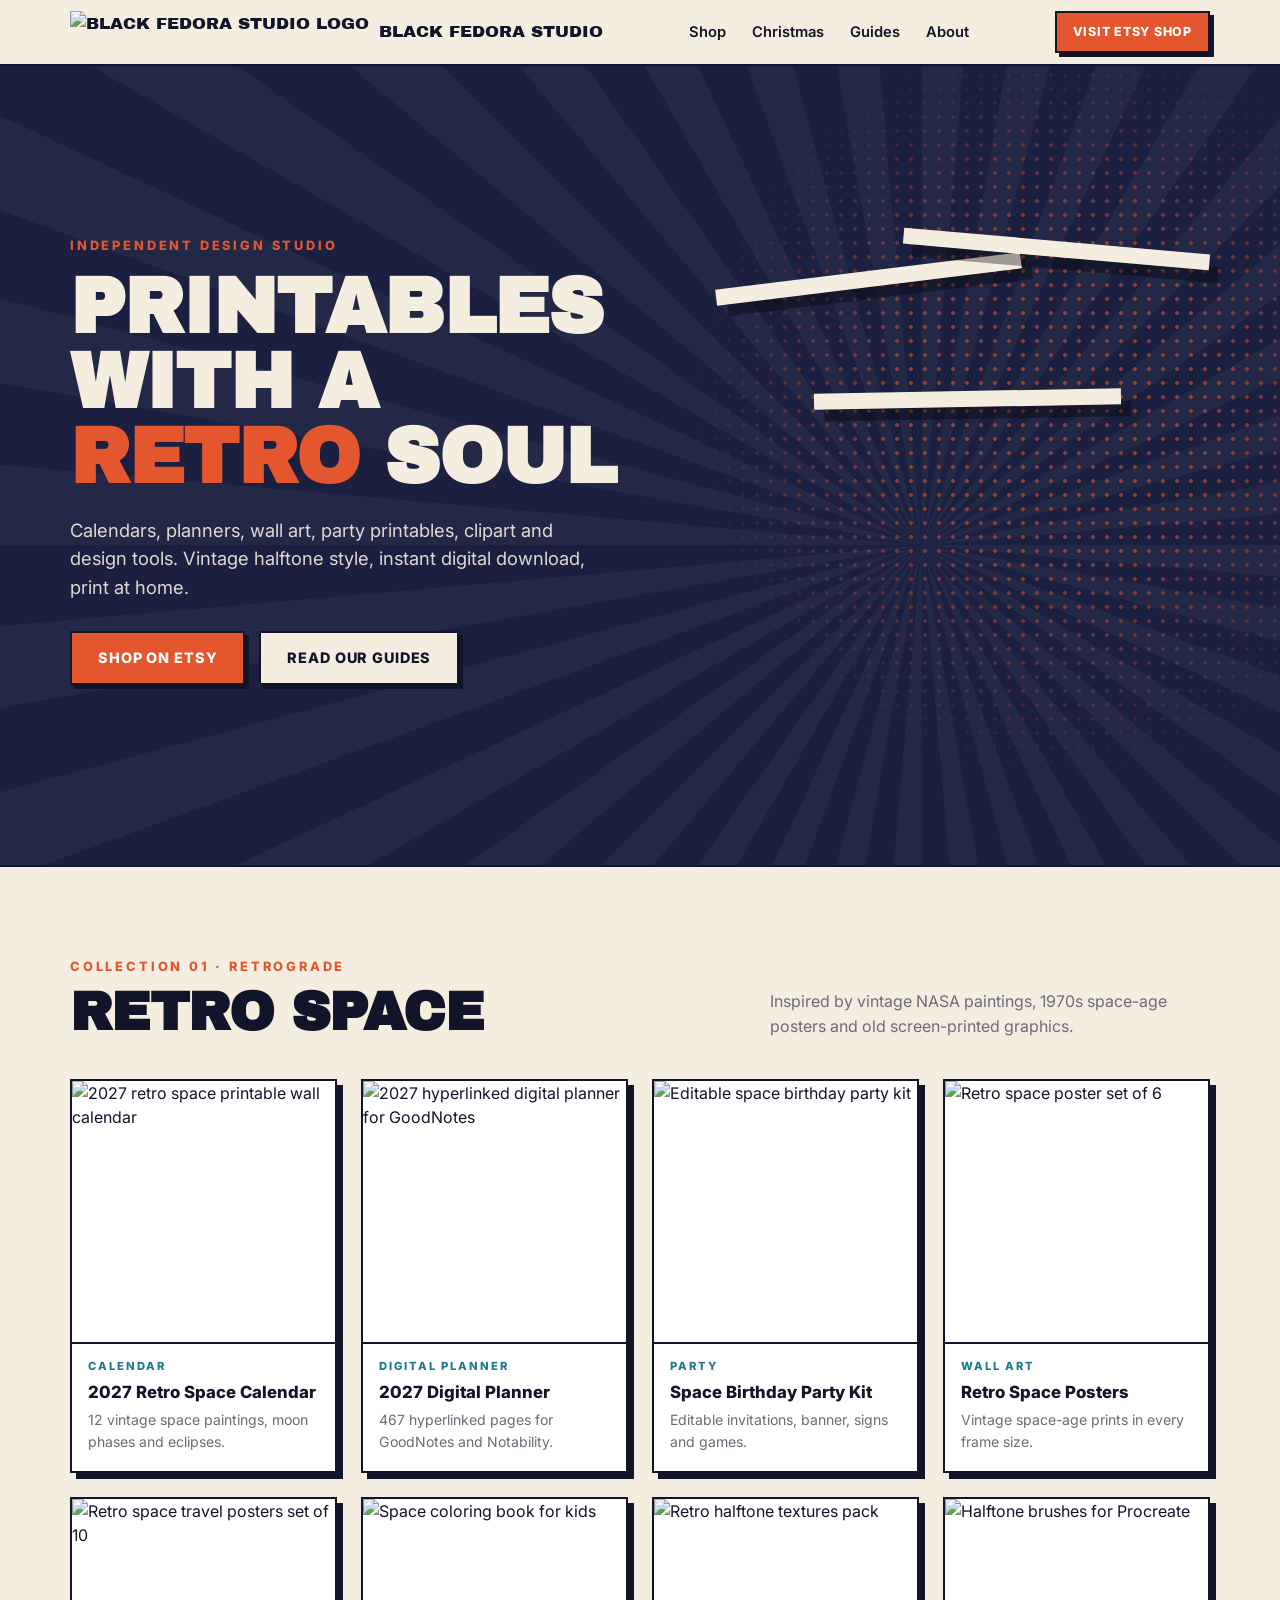
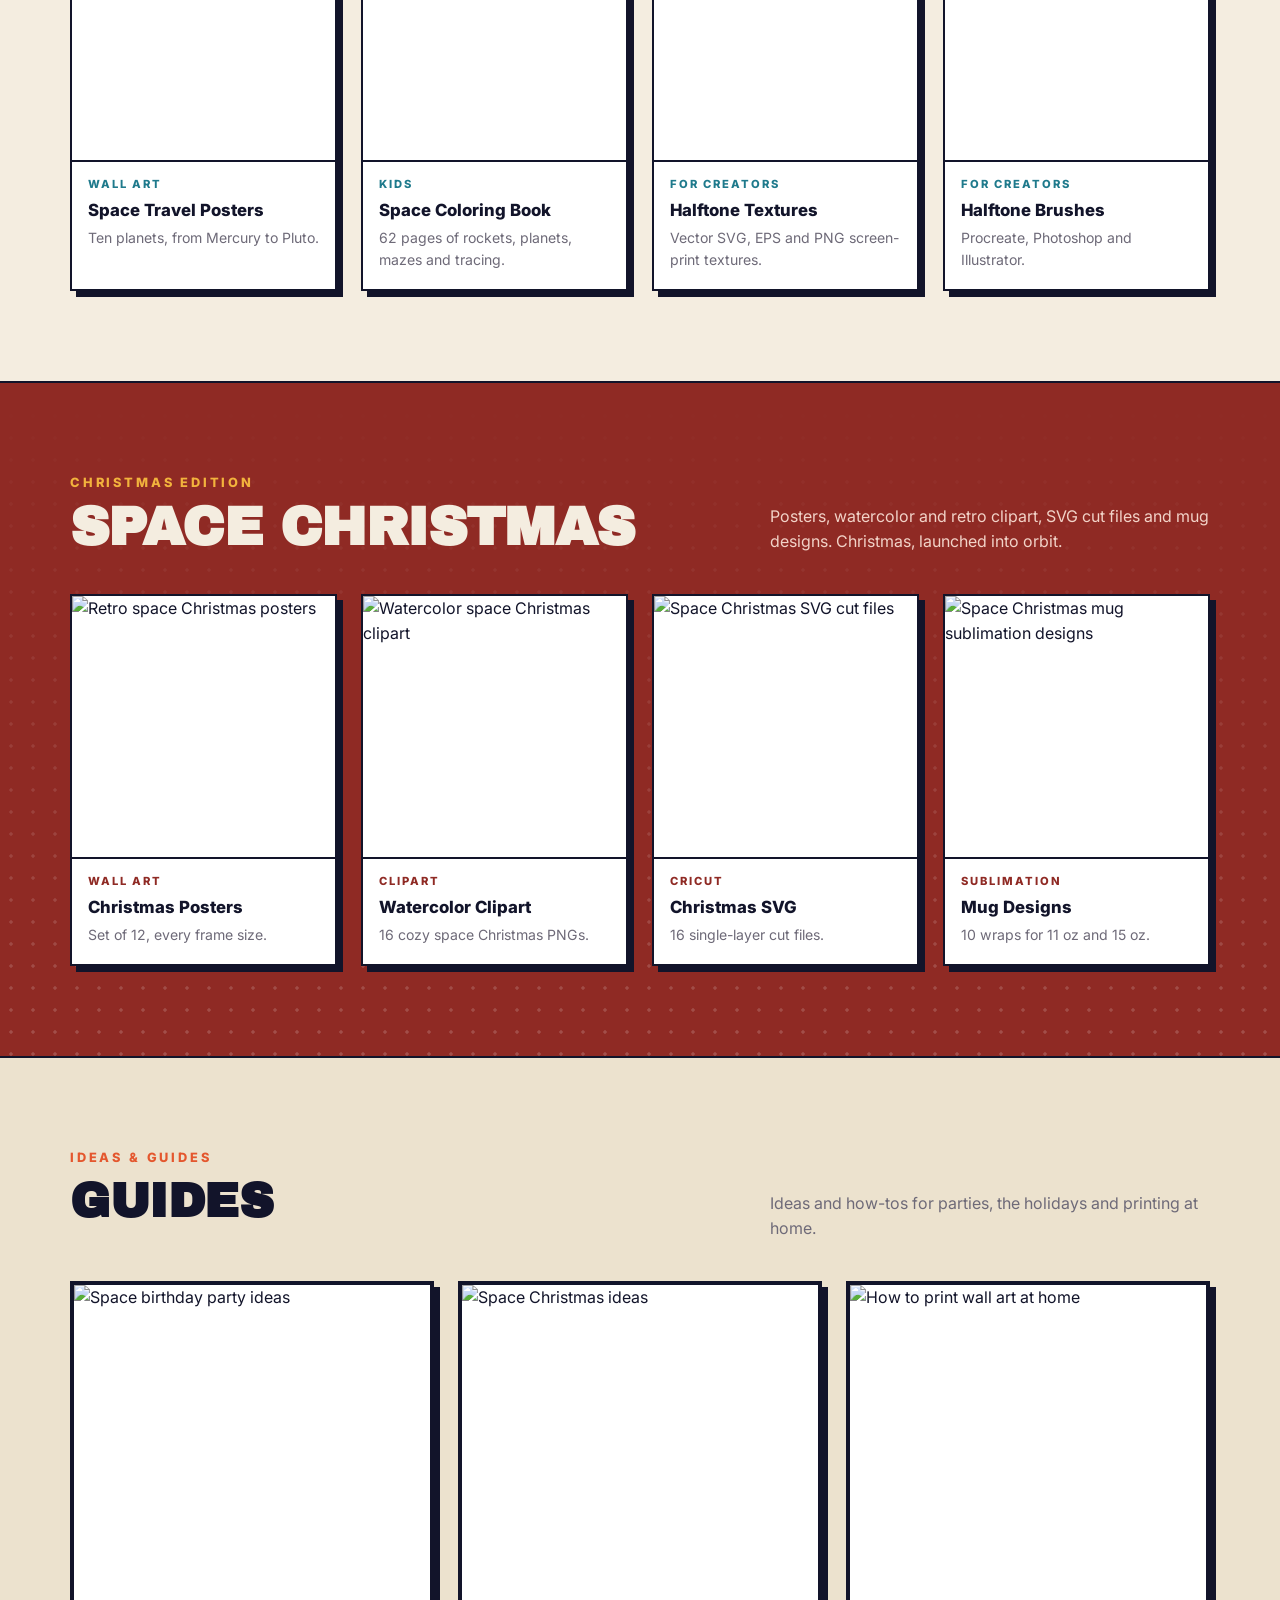
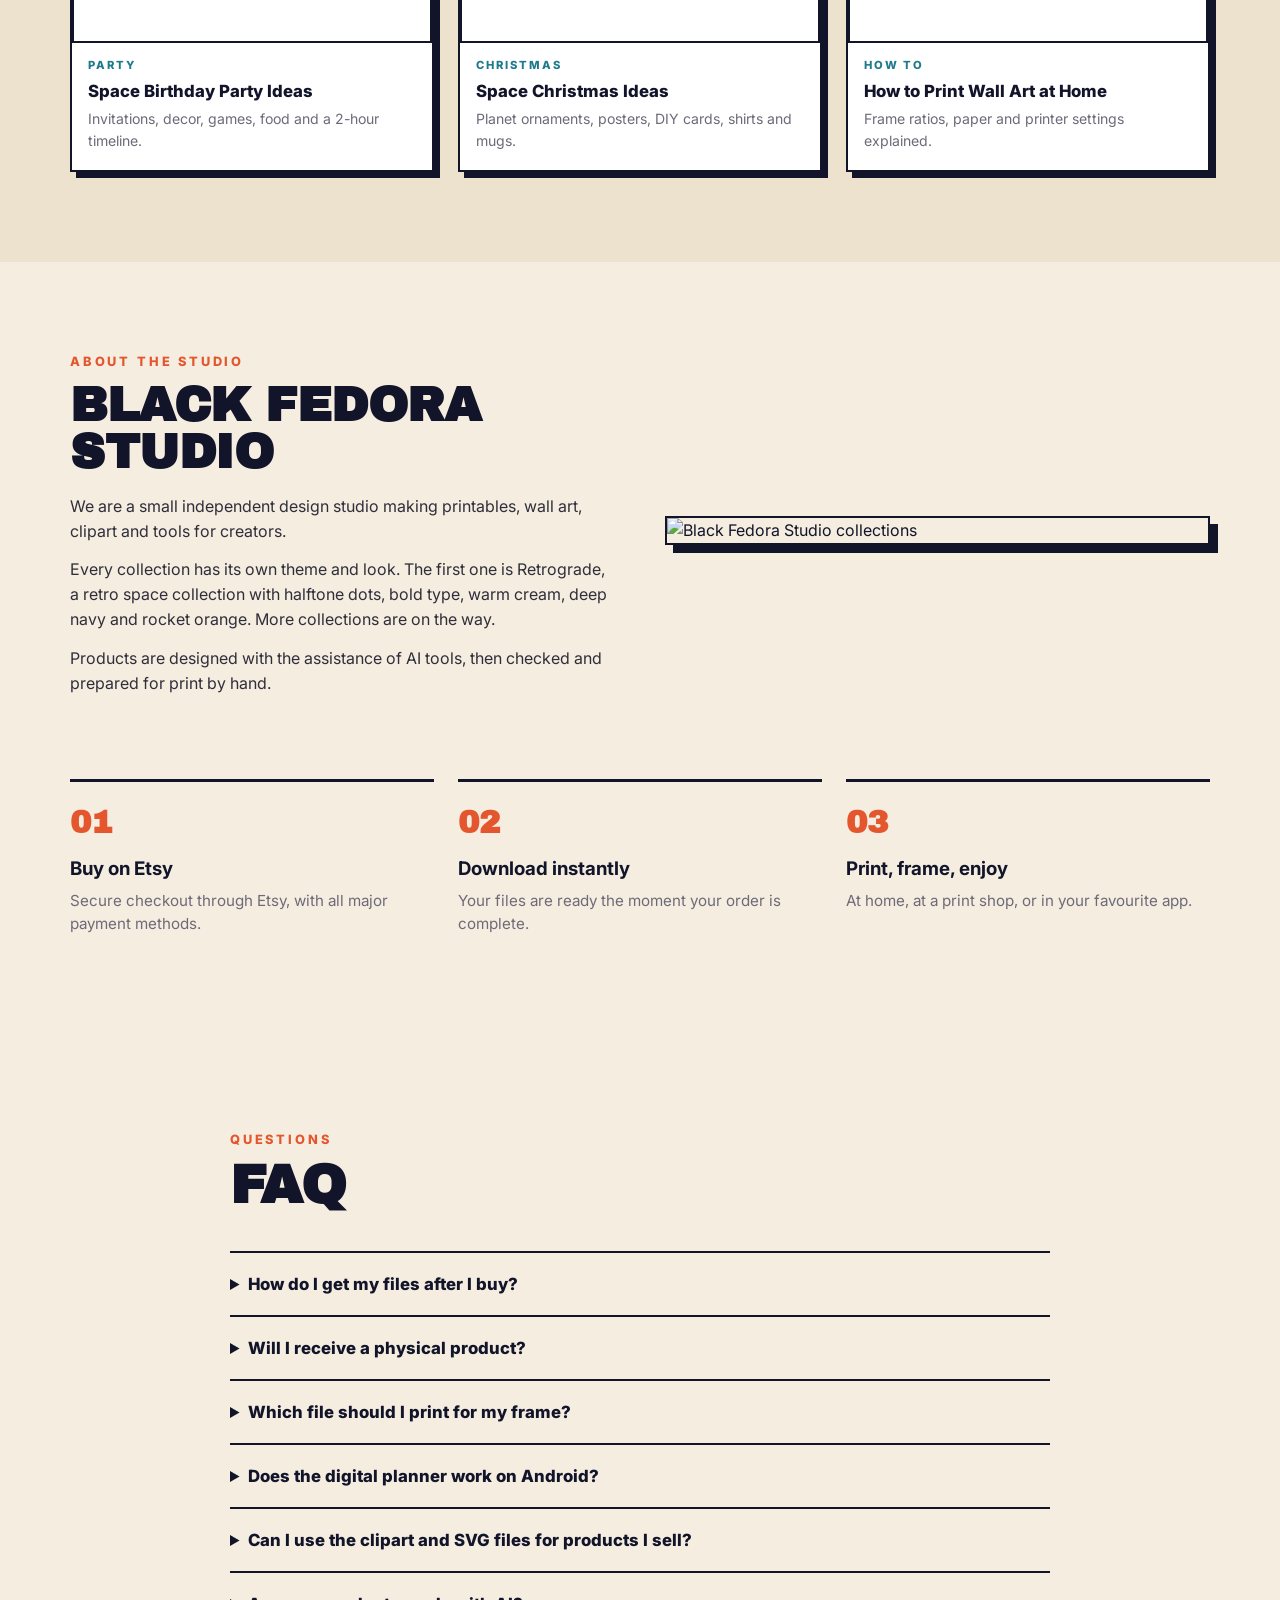
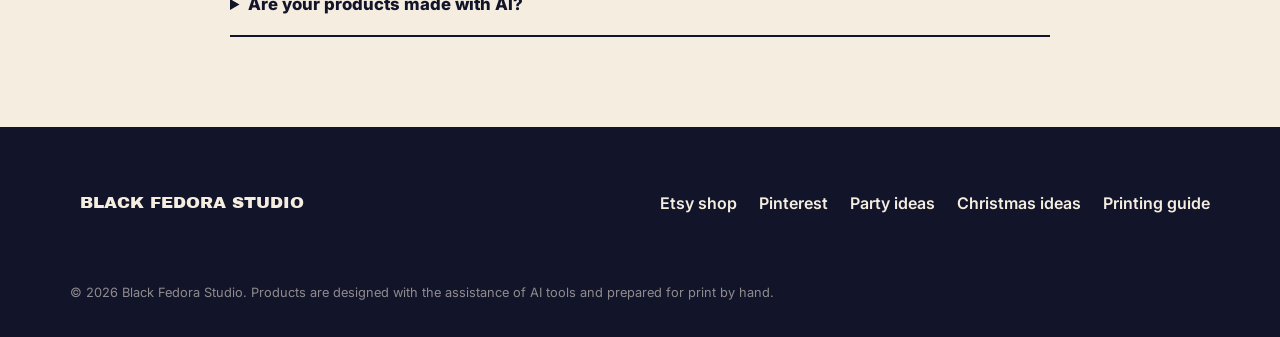
==== index.html @ 721594c5 "Add files via upload" ====
<!doctype html><html lang="en"><head><meta charset="utf-8"><meta name="viewport" content="width=device-width, initial-scale=1">
<title>Black Fedora Studio · Retro Printables, Wall Art, Planners & Design Tools</title><meta name="description" content="Retro space printables by Black Fedora Studio: 2027 calendars, digital planners, wall art, space party printables, Christmas posters, clipart, SVG cut files and halftone brushes. Instant download."><link rel="canonical" href="https://blackfedorastudio.github.io/">
<meta property="og:title" content="Black Fedora Studio · Retro Printables, Wall Art, Planners & Design Tools"><meta property="og:description" content="Retro space printables by Black Fedora Studio: 2027 calendars, digital planners, wall art, space party printables, Christmas posters, clipart, SVG cut files and halftone brushes. Instant download."><meta property="og:image" content="https://blackfedorastudio.github.io/img/og.jpg"><meta property="og:url" content="https://blackfedorastudio.github.io/"><meta property="og:type" content="website"><meta name="twitter:card" content="summary_large_image">
<link rel="icon" href="img/favicon.png"><link rel="preconnect" href="https://fonts.googleapis.com"><link rel="preconnect" href="https://fonts.gstatic.com" crossorigin><link href="https://fonts.googleapis.com/css2?family=Archivo+Black&family=Inter:wght@400;600;800&display=swap" rel="stylesheet"><link rel="stylesheet" href="style.css"><script type="application/ld+json">{"@context": "https://schema.org", "@type": "Organization", "name": "Black Fedora Studio", "url": "https://blackfedorastudio.github.io/", "logo": "https://blackfedorastudio.github.io/img/logo.png", "sameAs": ["https://www.etsy.com/shop/BlackFedoraStudio", "https://www.pinterest.com/bfedorastudio/"]}</script><script type="application/ld+json">{"@context": "https://schema.org", "@type": "WebSite", "name": "Black Fedora Studio", "url": "https://blackfedorastudio.github.io/"}</script><script type="application/ld+json">{"@context": "https://schema.org", "@type": "FAQPage", "mainEntity": [{"@type": "Question", "name": "How do I get my files after I buy?", "acceptedAnswer": {"@type": "Answer", "text": "Etsy gives you a download link right after payment. You can also find your files any time under Purchases in your Etsy account."}}, {"@type": "Question", "name": "Will I receive a physical product?", "acceptedAnswer": {"@type": "Answer", "text": "No. Every product is an instant digital download. You print it at home, at a print shop, or use it in your favourite app."}}, {"@type": "Question", "name": "Which file should I print for my frame?", "acceptedAnswer": {"@type": "Answer", "text": "Our posters come in 5 ratios (2:3, 3:4, 4:5, 11x14 and ISO A sizes). Pick the one that matches your frame. Our printing guide explains it step by step."}}, {"@type": "Question", "name": "Does the digital planner work on Android?", "acceptedAnswer": {"@type": "Answer", "text": "Yes. It is a hyperlinked PDF that works in GoodNotes and Notability on iPad, and in PDF apps like Xodo on Android tablets."}}, {"@type": "Question", "name": "Can I use the clipart and SVG files for products I sell?", "acceptedAnswer": {"@type": "Answer", "text": "Yes, our clipart, SVG and mug designs include commercial use on physical products, up to 500 sales per design. You cannot resell the digital files themselves."}}, {"@type": "Question", "name": "Are your products made with AI?", "acceptedAnswer": {"@type": "Answer", "text": "Our designs are created with the assistance of AI tools, then checked, edited and prepared for print by hand."}}]}</script></head><body>
<header class="top"><div class="wrap nav"><a class="brand" href="index.html"><img src="img/logo.png" alt="Black Fedora Studio logo">Black Fedora Studio</a>
<ul><li><a href="index.html#shop">Shop</a></li><li><a href="index.html#christmas">Christmas</a></li><li><a href="index.html#guides">Guides</a></li><li><a href="index.html#about">About</a></li></ul>
<a class="btn" href="https://www.etsy.com/shop/BlackFedoraStudio" target="_blank" rel="noopener">Visit Etsy shop</a></div></header><section class="hero">
 <div class="wrap">
  <div>
   <div class="kicker">Independent design studio</div>
   <h1 class="display">Printables with a <span>retro</span> soul</h1>
   <p>Calendars, planners, wall art, party printables, clipart and design tools. Vintage halftone style, instant digital download, print at home.</p>
   <div class="ctas">
    <a class="btn" href="https://www.etsy.com/shop/BlackFedoraStudio" target="_blank" rel="noopener">Shop on Etsy</a>
    <a class="btn ghost" href="#guides">Read our guides</a>
   </div>
  </div>
  <div class="stack" aria-hidden="true">
   <img src="img/calendar.jpg" alt="">
   <img src="img/party.jpg" alt="">
   <img src="img/posters.jpg" alt="">
  </div>
 </div>
</section>

<section id="shop">
 <div class="wrap">
  <div class="head">
   <div><div class="kicker">Collection 01 · Retrograde</div><h2 class="display">Retro space</h2></div>
   <p>Inspired by vintage NASA paintings, 1970s space-age posters and old screen-printed graphics.</p>
  </div>
  <div class="grid">
   <a class="card" href="https://www.etsy.com/shop/BlackFedoraStudio" target="_blank" rel="noopener"><img src="img/calendar.jpg" alt="2027 retro space printable wall calendar" loading="lazy"><div class="meta"><div class="tag">Calendar</div><h3>2027 Retro Space Calendar</h3><p>12 vintage space paintings, moon phases and eclipses.</p></div></a>
   <a class="card" href="https://www.etsy.com/shop/BlackFedoraStudio" target="_blank" rel="noopener"><img src="img/planner.jpg" alt="2027 hyperlinked digital planner for GoodNotes" loading="lazy"><div class="meta"><div class="tag">Digital planner</div><h3>2027 Digital Planner</h3><p>467 hyperlinked pages for GoodNotes and Notability.</p></div></a>
   <a class="card" href="https://www.etsy.com/listing/4614165206" target="_blank" rel="noopener"><img src="img/party.jpg" alt="Editable space birthday party kit" loading="lazy"><div class="meta"><div class="tag">Party</div><h3>Space Birthday Party Kit</h3><p>Editable invitations, banner, signs and games.</p></div></a>
   <a class="card" href="https://www.etsy.com/shop/BlackFedoraStudio" target="_blank" rel="noopener"><img src="img/posters.jpg" alt="Retro space poster set of 6" loading="lazy"><div class="meta"><div class="tag">Wall art</div><h3>Retro Space Posters</h3><p>Vintage space-age prints in every frame size.</p></div></a>
   <a class="card" href="https://www.etsy.com/shop/BlackFedoraStudio" target="_blank" rel="noopener"><img src="img/travel.jpg" alt="Retro space travel posters set of 10" loading="lazy"><div class="meta"><div class="tag">Wall art</div><h3>Space Travel Posters</h3><p>Ten planets, from Mercury to Pluto.</p></div></a>
   <a class="card" href="https://www.etsy.com/shop/BlackFedoraStudio" target="_blank" rel="noopener"><img src="img/coloring.jpg" alt="Space coloring book for kids" loading="lazy"><div class="meta"><div class="tag">Kids</div><h3>Space Coloring Book</h3><p>62 pages of rockets, planets, mazes and tracing.</p></div></a>
   <a class="card" href="https://www.etsy.com/shop/BlackFedoraStudio" target="_blank" rel="noopener"><img src="img/textures.jpg" alt="Retro halftone textures pack" loading="lazy"><div class="meta"><div class="tag">For creators</div><h3>Halftone Textures</h3><p>Vector SVG, EPS and PNG screen-print textures.</p></div></a>
   <a class="card" href="https://www.etsy.com/shop/BlackFedoraStudio" target="_blank" rel="noopener"><img src="img/brushes.jpg" alt="Halftone brushes for Procreate" loading="lazy"><div class="meta"><div class="tag">For creators</div><h3>Halftone Brushes</h3><p>Procreate, Photoshop and Illustrator.</p></div></a>
  </div>
 </div>
</section>

<section id="christmas" class="xmas">
 <div class="wrap">
  <div class="head">
   <div><div class="kicker">Christmas edition</div><h2 class="display">Space Christmas</h2></div>
   <p>Posters, watercolor and retro clipart, SVG cut files and mug designs. Christmas, launched into orbit.</p>
  </div>
  <div class="grid">
   <a class="card" href="https://www.etsy.com/shop/BlackFedoraStudio" target="_blank" rel="noopener"><img src="img/xmas_posters.jpg" alt="Retro space Christmas posters" loading="lazy"><div class="meta"><div class="tag">Wall art</div><h3>Christmas Posters</h3><p>Set of 12, every frame size.</p></div></a>
   <a class="card" href="https://www.etsy.com/shop/BlackFedoraStudio" target="_blank" rel="noopener"><img src="img/xmas_wc.jpg" alt="Watercolor space Christmas clipart" loading="lazy"><div class="meta"><div class="tag">Clipart</div><h3>Watercolor Clipart</h3><p>16 cozy space Christmas PNGs.</p></div></a>
   <a class="card" href="https://www.etsy.com/shop/BlackFedoraStudio" target="_blank" rel="noopener"><img src="img/xmas_svg.jpg" alt="Space Christmas SVG cut files" loading="lazy"><div class="meta"><div class="tag">Cricut</div><h3>Christmas SVG</h3><p>16 single-layer cut files.</p></div></a>
   <a class="card" href="https://www.etsy.com/shop/BlackFedoraStudio" target="_blank" rel="noopener"><img src="img/xmas_mugs.jpg" alt="Space Christmas mug sublimation designs" loading="lazy"><div class="meta"><div class="tag">Sublimation</div><h3>Mug Designs</h3><p>10 wraps for 11 oz and 15 oz.</p></div></a>
  </div>
 </div>
</section>

<section id="guides" class="free"><div class="wrap"><div class="head"><div><div class="kicker">Ideas & guides</div><h2 class="display">Guides</h2></div><p>Ideas and how-tos for parties, the holidays and printing at home.</p></div>
<div class="cards3"><a class="card" href="space-birthday-party-ideas.html"><img src="img/party.jpg" alt="Space birthday party ideas" loading="lazy"><div class="meta"><div class="tag">Party</div><h3>Space Birthday Party Ideas</h3><p>Invitations, decor, games, food and a 2-hour timeline.</p></div></a>
<a class="card" href="space-christmas-ideas.html"><img src="img/xmas_posters.jpg" alt="Space Christmas ideas" loading="lazy"><div class="meta"><div class="tag">Christmas</div><h3>Space Christmas Ideas</h3><p>Planet ornaments, posters, DIY cards, shirts and mugs.</p></div></a>
<a class="card" href="how-to-print-wall-art-at-home.html"><img src="img/posters.jpg" alt="How to print wall art at home" loading="lazy"><div class="meta"><div class="tag">How to</div><h3>How to Print Wall Art at Home</h3><p>Frame ratios, paper and printer settings explained.</p></div></a></div></div></section>
<section id="about" class="about">
 <div class="wrap">
  <div>
   <div class="kicker">About the studio</div>
   <h2 class="display">Black Fedora Studio</h2>
   <p>We are a small independent design studio making printables, wall art, clipart and tools for creators.</p>
   <p>Every collection has its own theme and look. The first one is Retrograde, a retro space collection with halftone dots, bold type, warm cream, deep navy and rocket orange. More collections are on the way.</p>
   <p>Products are designed with the assistance of AI tools, then checked and prepared for print by hand.</p>
  </div>
  <img src="img/og.jpg" alt="Black Fedora Studio collections" loading="lazy">
 </div>
 <div class="wrap" style="display:block;margin-top:70px">
  <div class="steps">
   <div class="step"><b>01</b><h3>Buy on Etsy</h3><p>Secure checkout through Etsy, with all major payment methods.</p></div>
   <div class="step"><b>02</b><h3>Download instantly</h3><p>Your files are ready the moment your order is complete.</p></div>
   <div class="step"><b>03</b><h3>Print, frame, enjoy</h3><p>At home, at a print shop, or in your favourite app.</p></div>
  </div>
 </div>
</section>

<section id="faq"><div class="wrap" style="max-width:860px"><div class="head"><div><div class="kicker">Questions</div><h2 class="display">FAQ</h2></div></div><div class="faq"><details><summary>How do I get my files after I buy?</summary><p>Etsy gives you a download link right after payment. You can also find your files any time under Purchases in your Etsy account.</p></details><details><summary>Will I receive a physical product?</summary><p>No. Every product is an instant digital download. You print it at home, at a print shop, or use it in your favourite app.</p></details><details><summary>Which file should I print for my frame?</summary><p>Our posters come in 5 ratios (2:3, 3:4, 4:5, 11x14 and ISO A sizes). Pick the one that matches your frame. Our printing guide explains it step by step.</p></details><details><summary>Does the digital planner work on Android?</summary><p>Yes. It is a hyperlinked PDF that works in GoodNotes and Notability on iPad, and in PDF apps like Xodo on Android tablets.</p></details><details><summary>Can I use the clipart and SVG files for products I sell?</summary><p>Yes, our clipart, SVG and mug designs include commercial use on physical products, up to 500 sales per design. You cannot resell the digital files themselves.</p></details><details><summary>Are your products made with AI?</summary><p>Our designs are created with the assistance of AI tools, then checked, edited and prepared for print by hand.</p></details></div></div></section><footer><div class="wrap"><a class="brand" href="index.html"><img src="img/logo.png" alt="" style="height:52px;filter:invert(1) brightness(1.1)">Black Fedora Studio</a>
<div class="links"><a href="https://www.etsy.com/shop/BlackFedoraStudio" target="_blank" rel="noopener">Etsy shop</a><a href="https://www.pinterest.com/bfedorastudio/" target="_blank" rel="noopener">Pinterest</a><a href="space-birthday-party-ideas.html">Party ideas</a><a href="space-christmas-ideas.html">Christmas ideas</a><a href="how-to-print-wall-art-at-home.html">Printing guide</a></div>
<small>© 2026 Black Fedora Studio. Products are designed with the assistance of AI tools and prepared for print by hand.</small></div></footer></body></html>
---- style.css ----
:root{--navy:#1B2040;--ink:#12142A;--cream:#F4EDE0;--paper:#ECE2CE;--orange:#E4572E;--gold:#F2B33D;--teal:#1F7A8C;--muted:#6E6A78}
*{box-sizing:border-box;margin:0;padding:0}
html{scroll-behavior:smooth}
body{font-family:Inter,system-ui,sans-serif;background:var(--cream);color:var(--ink);line-height:1.55}
a{color:inherit}
img{max-width:100%;display:block}
.wrap{max-width:1180px;margin:0 auto;padding:0 20px}
.display{font-family:'Archivo Black',Inter,sans-serif;letter-spacing:-.01em;line-height:.98;text-transform:uppercase}
.kicker{font-weight:800;font-size:.8rem;letter-spacing:.22em;text-transform:uppercase;color:var(--orange)}
/* nav */
header.top{position:sticky;top:0;z-index:20;background:rgba(244,237,224,.94);backdrop-filter:blur(6px);border-bottom:2px solid var(--ink)}
.nav{display:flex;align-items:center;justify-content:space-between;height:64px}
.brand{display:flex;align-items:center;gap:10px;text-decoration:none;font-family:'Archivo Black';font-size:1.05rem;text-transform:uppercase}
.brand img{height:42px;width:auto}
.nav ul{display:flex;gap:26px;list-style:none;font-weight:600;font-size:.92rem}
.nav ul a{text-decoration:none}
.nav ul a:hover{color:var(--orange)}
.btn{display:inline-block;background:var(--orange);color:#fff;text-decoration:none;font-weight:800;padding:14px 26px;border:2px solid var(--ink);box-shadow:4px 4px 0 var(--ink);text-transform:uppercase;letter-spacing:.06em;font-size:.9rem;transition:transform .12s,box-shadow .12s}
.btn:hover{transform:translate(2px,2px);box-shadow:2px 2px 0 var(--ink)}
.btn.ghost{background:var(--cream);color:var(--ink)}
.nav .btn{padding:9px 16px;font-size:.78rem}
/* hero */
.hero{background:var(--navy);color:var(--cream);position:relative;overflow:hidden;border-bottom:2px solid var(--ink)}
.hero:before{content:"";position:absolute;inset:0;background:repeating-conic-gradient(from 0deg at 72% 60%,rgba(255,255,255,.035) 0 5deg,transparent 5deg 10deg)}
.hero:after{content:"";position:absolute;width:760px;height:760px;right:-160px;top:-40px;border-radius:50%;background:radial-gradient(circle,rgba(228,87,46,.55) 1.6px,transparent 2.2px) 0 0/14px 14px;-webkit-mask:radial-gradient(circle,#000 30%,transparent 70%);mask:radial-gradient(circle,#000 30%,transparent 70%)}
.hero .wrap{position:relative;z-index:1;display:grid;grid-template-columns:1.1fr .9fr;gap:40px;align-items:center;padding-top:80px;padding-bottom:90px}
.hero h1{font-size:clamp(2.6rem,6vw,5rem);margin:14px 0 20px}
.hero h1 span{color:var(--orange)}
.hero p{font-size:1.15rem;max-width:520px;opacity:.9;margin-bottom:30px}
.hero .ctas{display:flex;gap:14px;flex-wrap:wrap}
.hero .stack{position:relative;height:440px}
.hero .stack img{position:absolute;width:62%;border:8px solid var(--cream);box-shadow:10px 12px 0 rgba(0,0,0,.35)}
.hero .stack img:nth-child(1){left:0;top:30px;transform:rotate(-7deg)}
.hero .stack img:nth-child(2){right:0;top:0;transform:rotate(5deg)}
.hero .stack img:nth-child(3){left:20%;top:150px;transform:rotate(-1deg)}
/* sections */
section{padding:90px 0}
.head{display:flex;justify-content:space-between;align-items:end;gap:20px;margin-bottom:40px;flex-wrap:wrap}
.head h2{font-size:clamp(2rem,4.4vw,3.4rem);margin-top:8px}
.head p{max-width:440px;color:var(--muted)}
.grid{display:grid;grid-template-columns:repeat(4,1fr);gap:24px}
.card{background:#fff;border:2px solid var(--ink);box-shadow:6px 6px 0 var(--ink);text-decoration:none;display:flex;flex-direction:column;transition:transform .15s,box-shadow .15s}
.card:hover{transform:translate(-2px,-2px);box-shadow:8px 8px 0 var(--ink)}
.card img{aspect-ratio:1;object-fit:cover;border-bottom:2px solid var(--ink)}
.card .meta{padding:14px 16px 18px}
.card .tag{font-size:.7rem;font-weight:800;letter-spacing:.18em;text-transform:uppercase;color:var(--teal)}
.card h3{font-size:1.05rem;margin:4px 0 4px;font-weight:800}
.card p{font-size:.88rem;color:var(--muted)}
.xmas{background:#8F2A24;color:var(--cream);border-top:2px solid var(--ink);border-bottom:2px solid var(--ink);position:relative;overflow:hidden}
.xmas:before{content:"";position:absolute;inset:0;background:radial-gradient(circle,rgba(255,255,255,.18) 1.4px,transparent 2px) 0 0/22px 22px;-webkit-mask:linear-gradient(transparent,#000);mask:linear-gradient(transparent,#000)}
.xmas .wrap{position:relative}
.xmas .kicker{color:var(--gold)}
.xmas .head p{color:#F2D3C8}
.xmas .card{color:var(--ink)}
.xmas .card .tag{color:#8F2A24}
/* freebie */
.free{background:var(--paper)}
.free .box{display:grid;grid-template-columns:.9fr 1.1fr;gap:50px;align-items:center;background:var(--cream);border:2px solid var(--ink);box-shadow:8px 8px 0 var(--ink);padding:44px}
.free h2{font-size:clamp(2rem,4vw,3rem);margin:10px 0 16px}
.free ul{margin:18px 0 26px 18px}
.free li{margin:4px 0}
.free .ctas{display:flex;gap:12px;flex-wrap:wrap}
.free img{border:2px solid var(--ink)}
/* about */
.about .wrap{display:grid;grid-template-columns:1fr 1fr;gap:50px;align-items:center}
.about h2{font-size:clamp(2rem,4vw,3rem);margin:10px 0 18px}
.about p{margin-bottom:14px;color:#2F2E3A}
.about img{border:2px solid var(--ink);box-shadow:8px 8px 0 var(--ink)}
.steps{display:grid;grid-template-columns:repeat(3,1fr);gap:24px;margin-top:10px}
.step{border-top:3px solid var(--ink);padding-top:16px}
.step b{font-family:'Archivo Black',Inter,sans-serif;font-size:2rem;color:var(--orange)}
.step h3{margin:6px 0}
.step p{color:var(--muted);font-size:.95rem}
footer{background:var(--ink);color:var(--cream);padding:50px 0 34px}
footer .wrap{display:flex;justify-content:space-between;gap:30px;flex-wrap:wrap;align-items:center}
footer .links{display:flex;gap:22px;font-weight:600}
footer .links a{text-decoration:none}
footer .links a:hover{color:var(--gold)}
footer small{display:block;width:100%;opacity:.55;margin-top:24px;font-size:.8rem}
@media (max-width:900px){
 .hero .wrap,.free .box,.about .wrap{grid-template-columns:1fr}
 .hero .stack{height:340px}
 .grid{grid-template-columns:repeat(2,1fr)}
 .nav ul{display:none}
 .steps{grid-template-columns:1fr}
 .free .box{padding:26px}
}
@media (max-width:480px){.grid{gap:14px}.card .meta{padding:10px 12px 14px}.card h3{font-size:.95rem}}

.article{max-width:760px;margin:0 auto;padding:60px 20px 80px}
.article h1{font-size:clamp(2.2rem,5vw,3.6rem);margin:12px 0 18px}
.article .lead{font-size:1.2rem;color:#3a3846;margin-bottom:30px}
.article h2{font-family:'Archivo Black',Inter,sans-serif;text-transform:uppercase;font-size:1.5rem;margin:44px 0 12px}
.article h3{font-size:1.15rem;margin:26px 0 6px}
.article p,.article li{font-size:1.05rem;color:#2F2E3A}
.article p{margin-bottom:14px}
.article ul,.article ol{margin:6px 0 16px 22px}
.article li{margin:6px 0}
.article figure{margin:30px 0}
.article figure img{border:2px solid var(--ink);box-shadow:6px 6px 0 var(--ink)}
.article figcaption{font-size:.85rem;color:var(--muted);margin-top:12px}
.callout{background:var(--navy);color:var(--cream);padding:26px 28px;border:2px solid var(--ink);box-shadow:6px 6px 0 var(--orange);margin:36px 0}
.callout p{color:var(--cream)!important;margin:6px 0 16px}
.crumbs{font-size:.85rem;color:var(--muted)}
.crumbs a{text-decoration:none}
.faq details{border-top:2px solid var(--ink);padding:18px 0}
.faq details:last-child{border-bottom:2px solid var(--ink)}
.faq summary{font-weight:800;cursor:pointer;font-size:1.05rem}
.faq p{margin-top:10px;color:#3a3846}
.cards3{display:grid;grid-template-columns:repeat(3,1fr);gap:24px}
@media (max-width:900px){.cards3{grid-template-columns:1fr}}
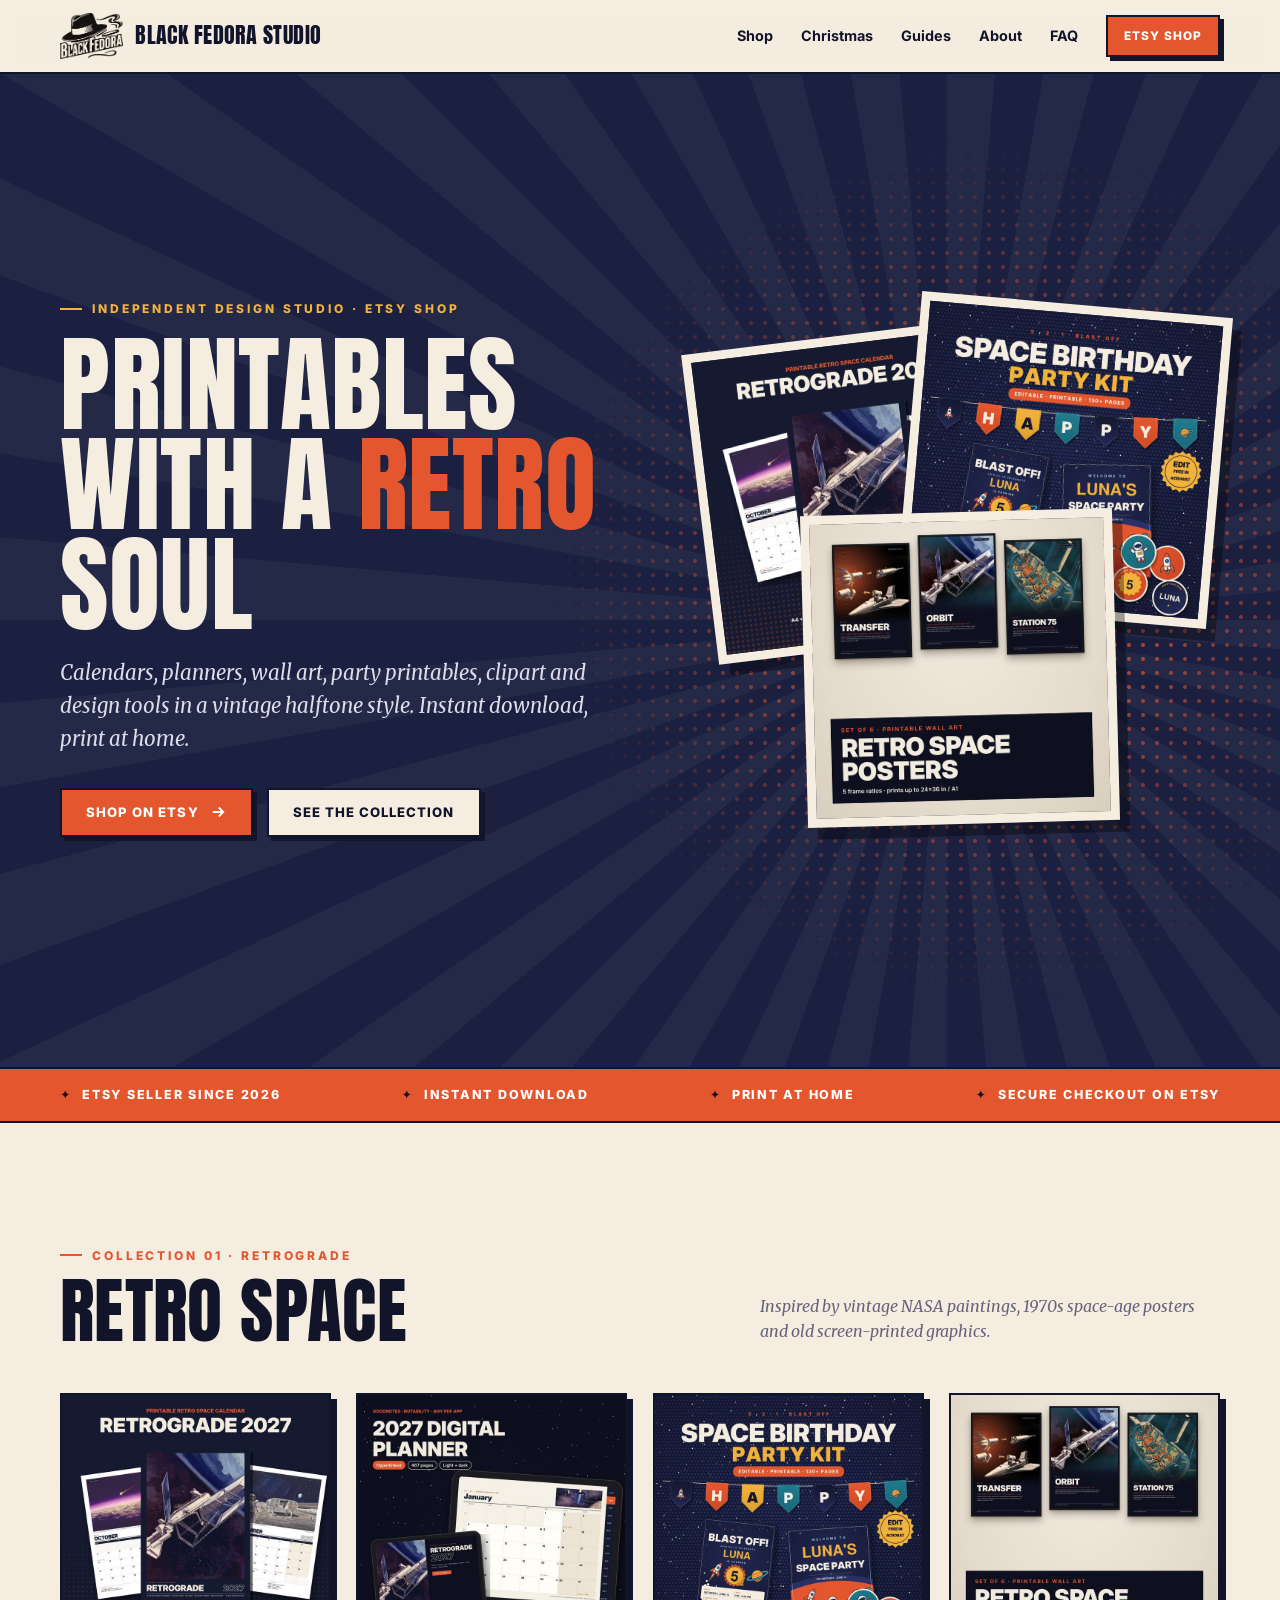
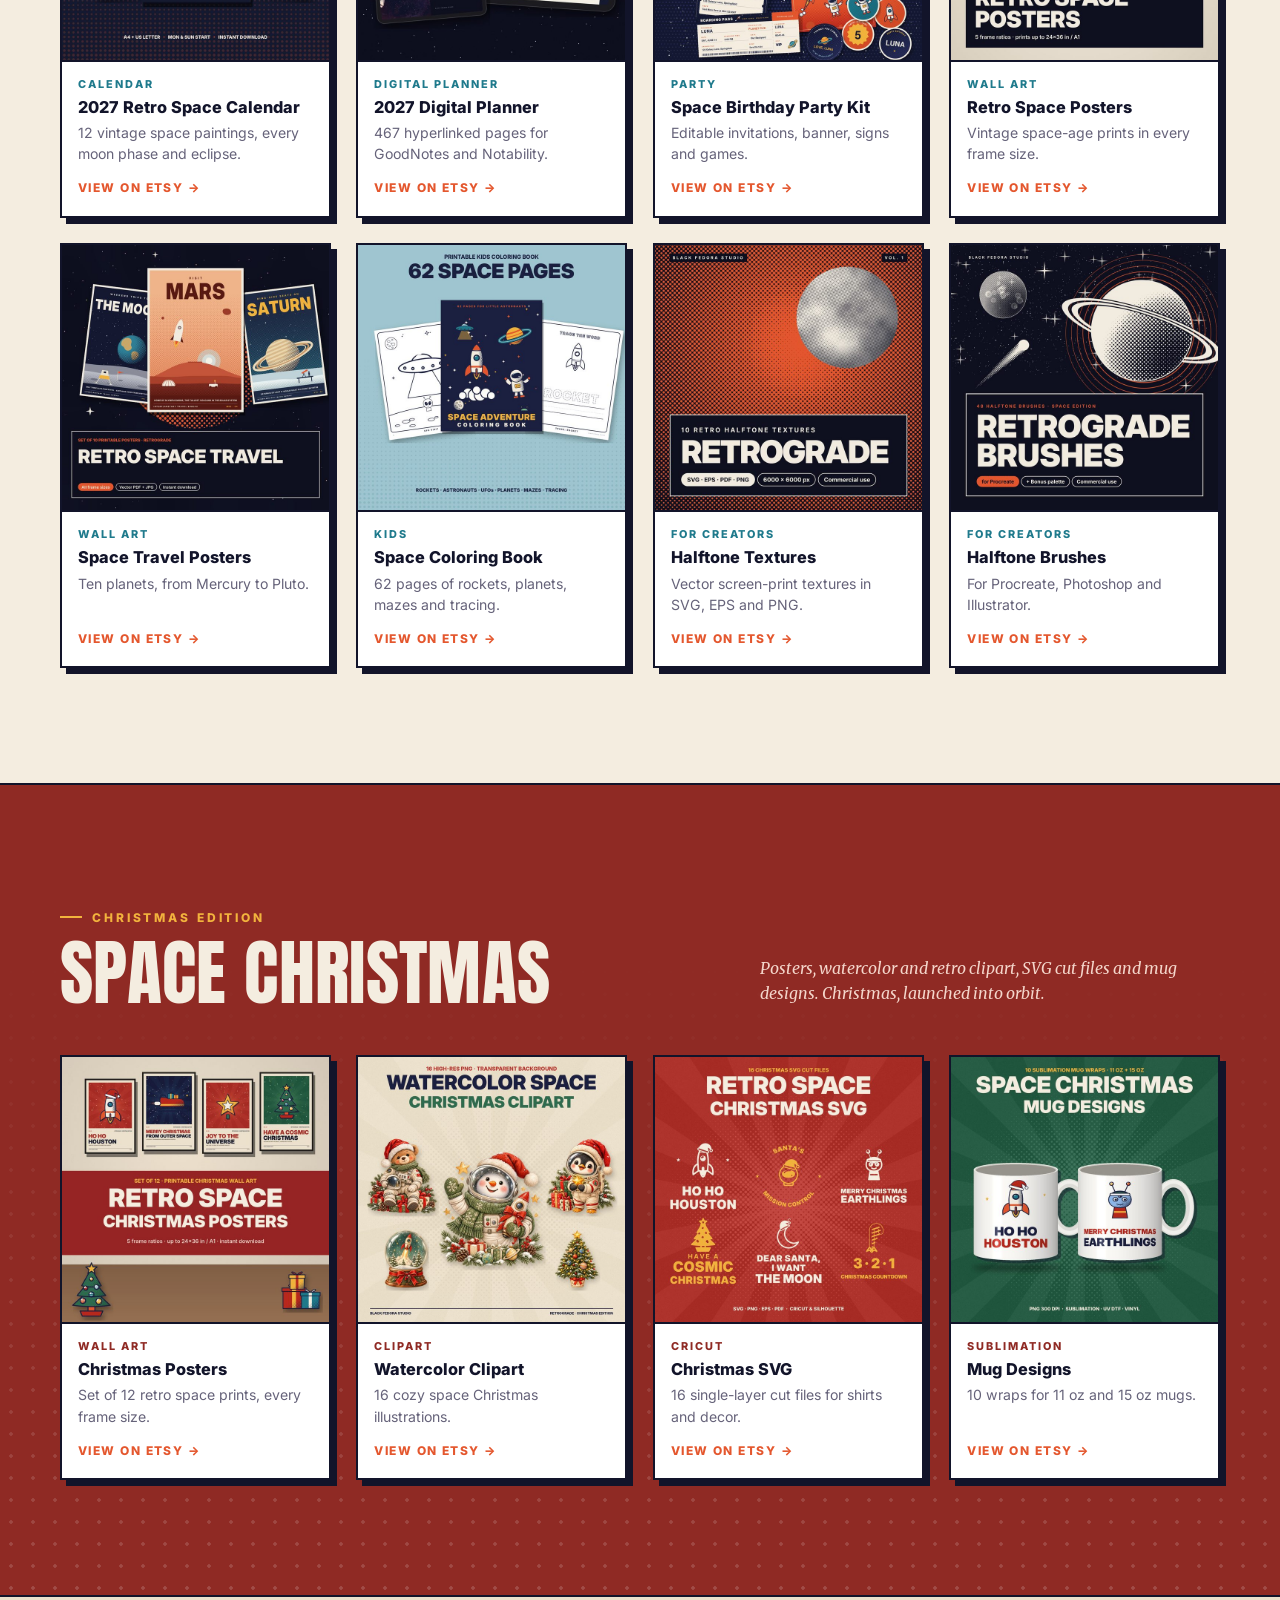
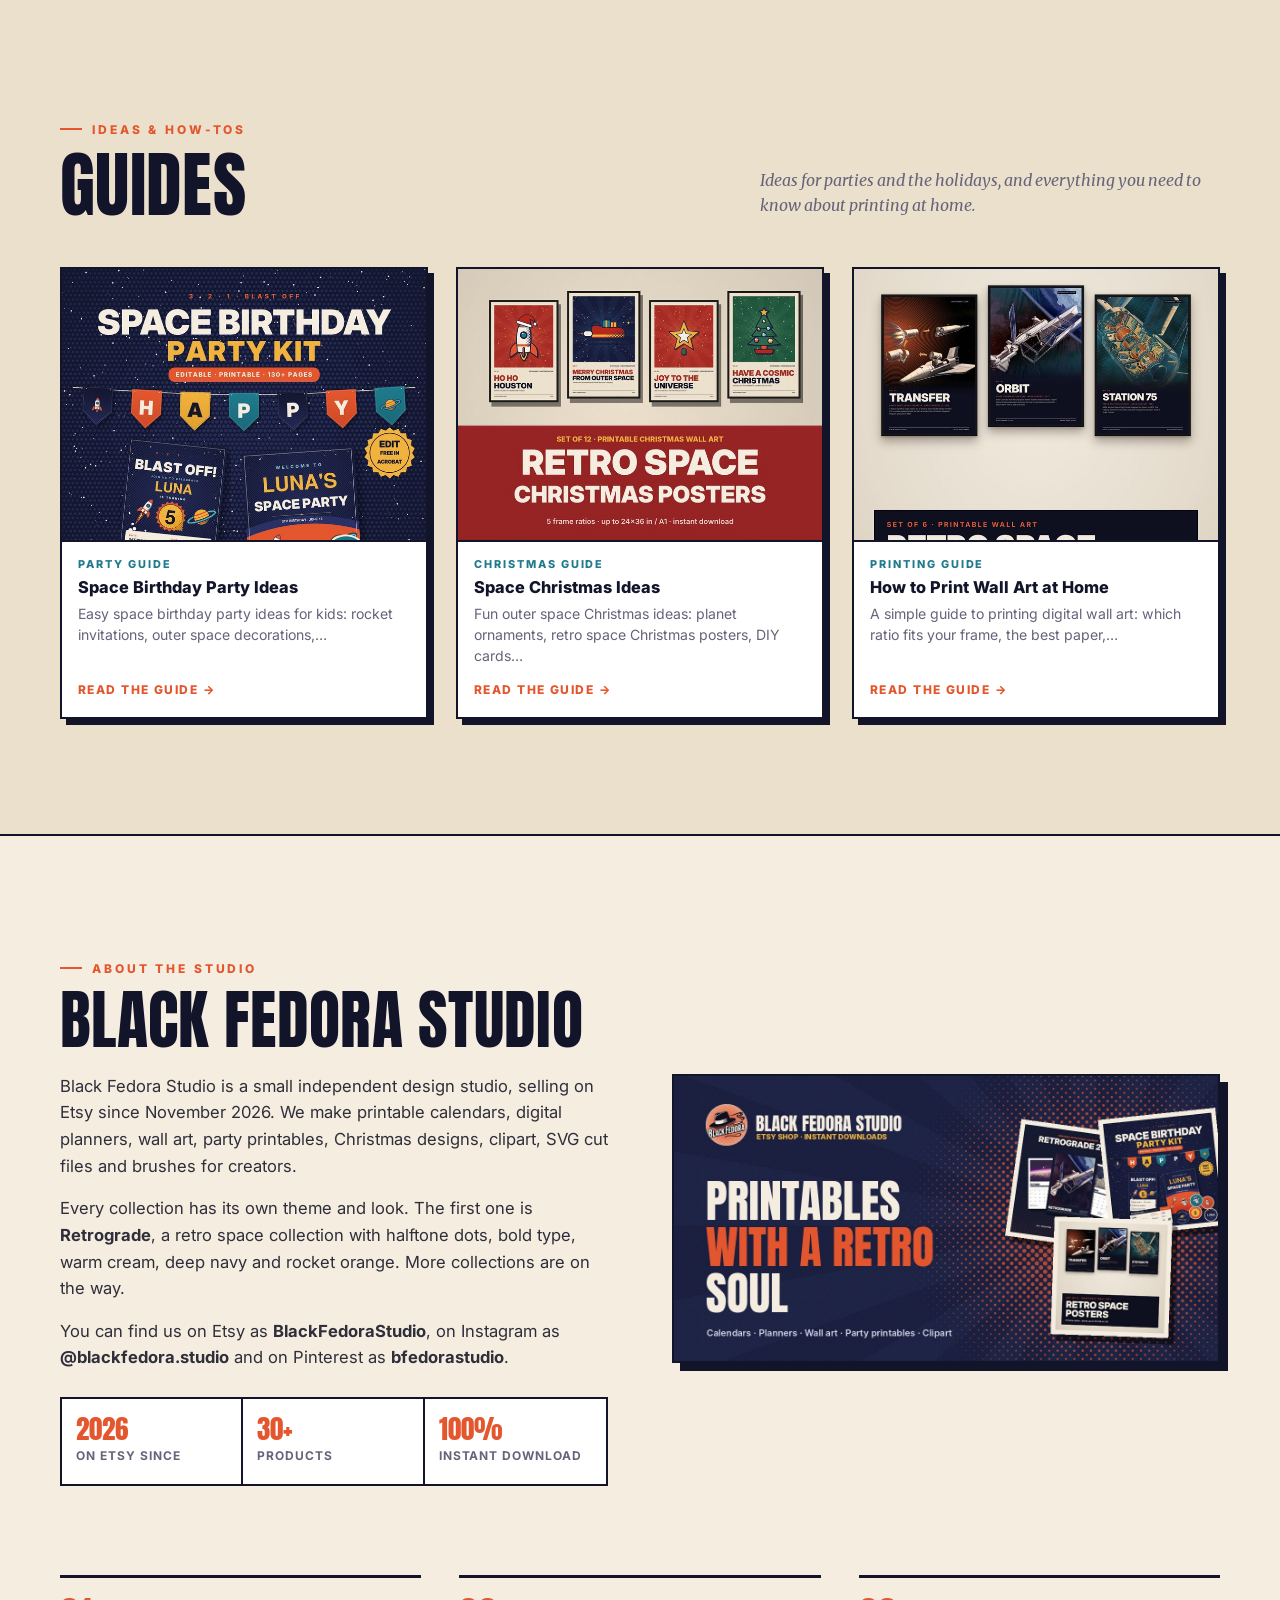
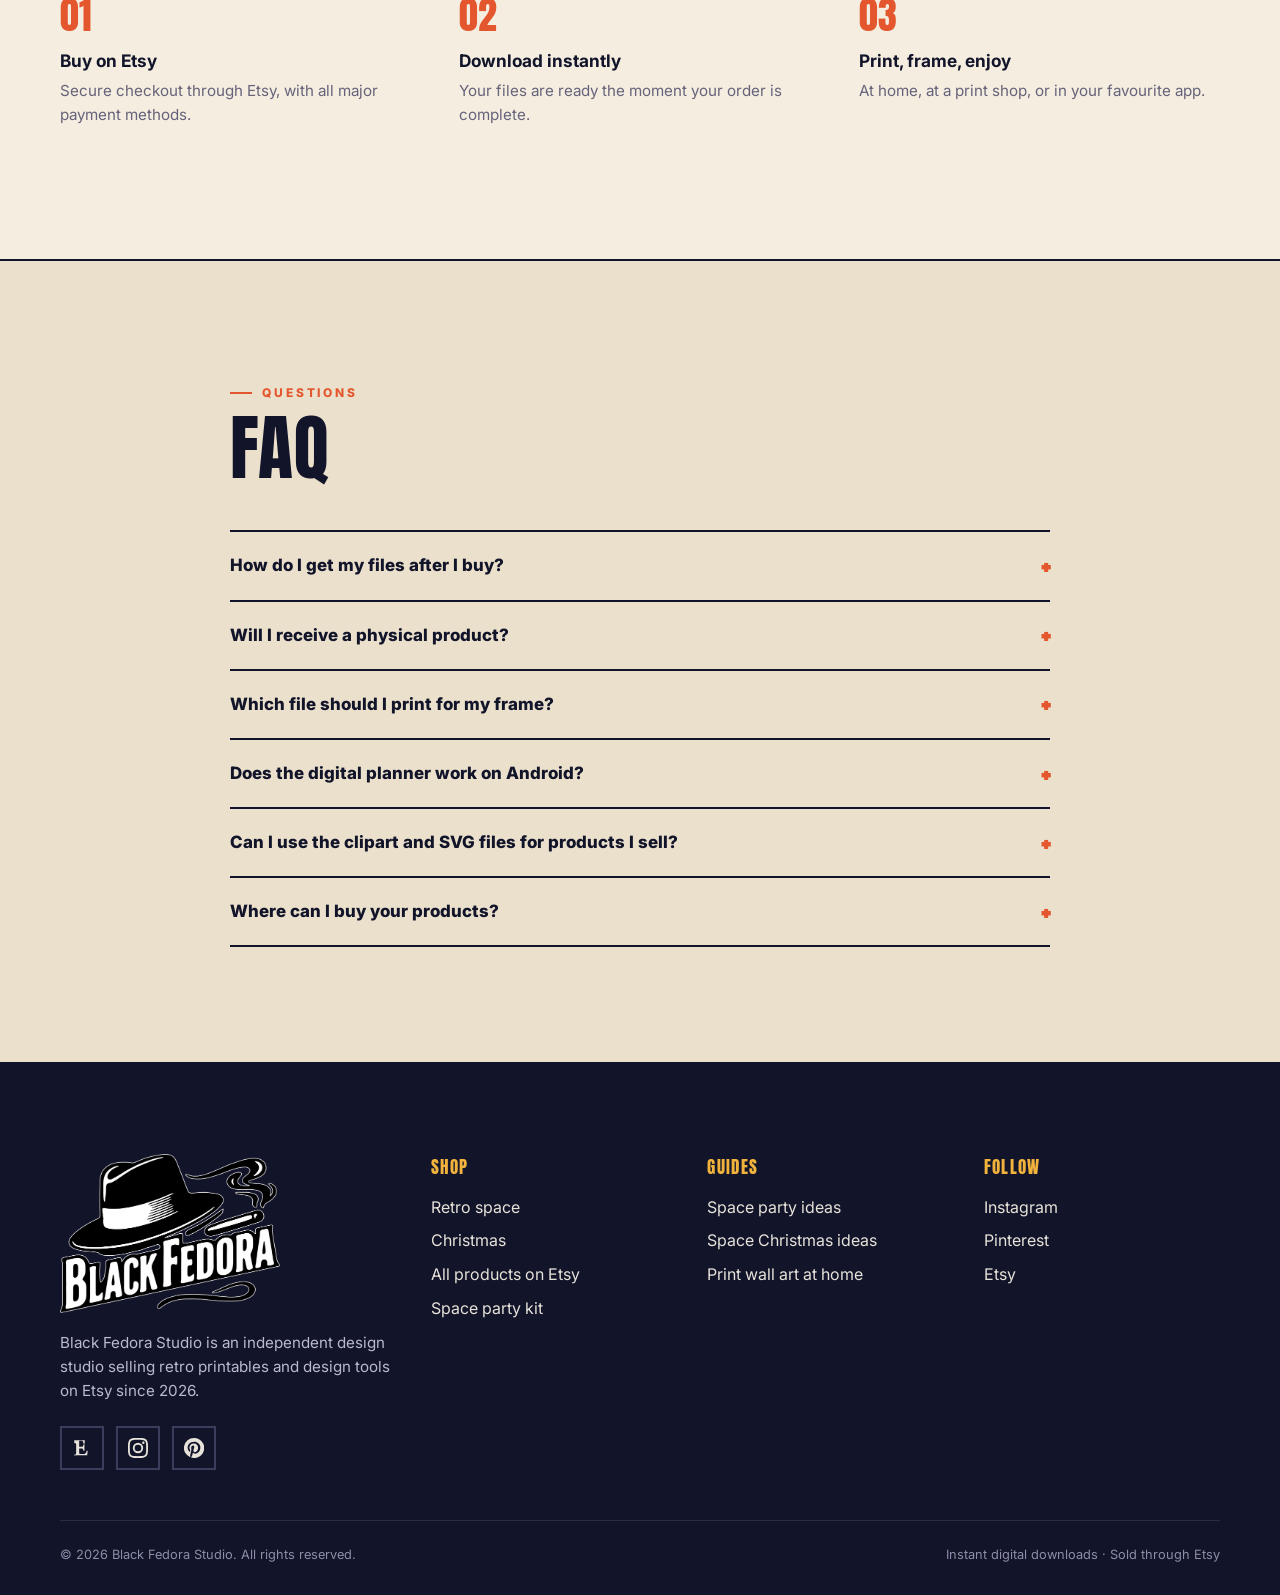
==== commit 34a7d617: "Redesign site: Anton + Merriweather fonts, favicon, social thumbnail, mobile menu, footer with Etsy/" ====
--- a/index.html
+++ b/index.html
@@ -1,86 +1,117 @@
-<!doctype html><html lang="en"><head><meta charset="utf-8"><meta name="viewport" content="width=device-width, initial-scale=1">
-<title>Black Fedora Studio · Retro Printables, Wall Art, Planners & Design Tools</title><meta name="description" content="Retro space printables by Black Fedora Studio: 2027 calendars, digital planners, wall art, space party printables, Christmas posters, clipart, SVG cut files and halftone brushes. Instant download."><link rel="canonical" href="https://blackfedorastudio.github.io/">
-<meta property="og:title" content="Black Fedora Studio · Retro Printables, Wall Art, Planners & Design Tools"><meta property="og:description" content="Retro space printables by Black Fedora Studio: 2027 calendars, digital planners, wall art, space party printables, Christmas posters, clipart, SVG cut files and halftone brushes. Instant download."><meta property="og:image" content="https://blackfedorastudio.github.io/img/og.jpg"><meta property="og:url" content="https://blackfedorastudio.github.io/"><meta property="og:type" content="website"><meta name="twitter:card" content="summary_large_image">
-<link rel="icon" href="img/favicon.png"><link rel="preconnect" href="https://fonts.googleapis.com"><link rel="preconnect" href="https://fonts.gstatic.com" crossorigin><link href="https://fonts.googleapis.com/css2?family=Archivo+Black&family=Inter:wght@400;600;800&display=swap" rel="stylesheet"><link rel="stylesheet" href="style.css"><script type="application/ld+json">{"@context": "https://schema.org", "@type": "Organization", "name": "Black Fedora Studio", "url": "https://blackfedorastudio.github.io/", "logo": "https://blackfedorastudio.github.io/img/logo.png", "sameAs": ["https://www.etsy.com/shop/BlackFedoraStudio", "https://www.pinterest.com/bfedorastudio/"]}</script><script type="application/ld+json">{"@context": "https://schema.org", "@type": "WebSite", "name": "Black Fedora Studio", "url": "https://blackfedorastudio.github.io/"}</script><script type="application/ld+json">{"@context": "https://schema.org", "@type": "FAQPage", "mainEntity": [{"@type": "Question", "name": "How do I get my files after I buy?", "acceptedAnswer": {"@type": "Answer", "text": "Etsy gives you a download link right after payment. You can also find your files any time under Purchases in your Etsy account."}}, {"@type": "Question", "name": "Will I receive a physical product?", "acceptedAnswer": {"@type": "Answer", "text": "No. Every product is an instant digital download. You print it at home, at a print shop, or use it in your favourite app."}}, {"@type": "Question", "name": "Which file should I print for my frame?", "acceptedAnswer": {"@type": "Answer", "text": "Our posters come in 5 ratios (2:3, 3:4, 4:5, 11x14 and ISO A sizes). Pick the one that matches your frame. Our printing guide explains it step by step."}}, {"@type": "Question", "name": "Does the digital planner work on Android?", "acceptedAnswer": {"@type": "Answer", "text": "Yes. It is a hyperlinked PDF that works in GoodNotes and Notability on iPad, and in PDF apps like Xodo on Android tablets."}}, {"@type": "Question", "name": "Can I use the clipart and SVG files for products I sell?", "acceptedAnswer": {"@type": "Answer", "text": "Yes, our clipart, SVG and mug designs include commercial use on physical products, up to 500 sales per design. You cannot resell the digital files themselves."}}, {"@type": "Question", "name": "Are your products made with AI?", "acceptedAnswer": {"@type": "Answer", "text": "Our designs are created with the assistance of AI tools, then checked, edited and prepared for print by hand."}}]}</script></head><body>
-<header class="top"><div class="wrap nav"><a class="brand" href="index.html"><img src="img/logo.png" alt="Black Fedora Studio logo">Black Fedora Studio</a>
-<ul><li><a href="index.html#shop">Shop</a></li><li><a href="index.html#christmas">Christmas</a></li><li><a href="index.html#guides">Guides</a></li><li><a href="index.html#about">About</a></li></ul>
-<a class="btn" href="https://www.etsy.com/shop/BlackFedoraStudio" target="_blank" rel="noopener">Visit Etsy shop</a></div></header><section class="hero">
- <div class="wrap">
-  <div>
-   <div class="kicker">Independent design studio</div>
-   <h1 class="display">Printables with a <span>retro</span> soul</h1>
-   <p>Calendars, planners, wall art, party printables, clipart and design tools. Vintage halftone style, instant digital download, print at home.</p>
-   <div class="ctas">
-    <a class="btn" href="https://www.etsy.com/shop/BlackFedoraStudio" target="_blank" rel="noopener">Shop on Etsy</a>
-    <a class="btn ghost" href="#guides">Read our guides</a>
-   </div>
-  </div>
-  <div class="stack" aria-hidden="true">
-   <img src="img/calendar.jpg" alt="">
-   <img src="img/party.jpg" alt="">
-   <img src="img/posters.jpg" alt="">
-  </div>
+<!doctype html>
+<html lang="en">
+<head>
+<meta charset="utf-8">
+<meta name="viewport" content="width=device-width, initial-scale=1, viewport-fit=cover">
+<title>Black Fedora Studio · Retro Printables, Wall Art & Planners on Etsy</title>
+<meta name="description" content="Black Fedora Studio is an Etsy shop for retro printables: 2027 calendars, digital planners, space wall art, birthday party kits, Christmas posters, clipart, SVG cut files and Procreate brushes. Instant download.">
+<meta name="author" content="Black Fedora Studio">
+<meta name="robots" content="index, follow, max-image-preview:large">
+<link rel="canonical" href="https://blackfedorastudio.github.io/">
+<meta name="theme-color" content="#1B2040">
+<meta property="og:site_name" content="Black Fedora Studio">
+<meta property="og:type" content="website">
+<meta property="og:title" content="Black Fedora Studio · Retro Printables, Wall Art & Planners on Etsy">
+<meta property="og:description" content="Black Fedora Studio is an Etsy shop for retro printables: 2027 calendars, digital planners, space wall art, birthday party kits, Christmas posters, clipart, SVG cut files and Procreate brushes. Instant download.">
+<meta property="og:url" content="https://blackfedorastudio.github.io/">
+<meta property="og:image" content="https://blackfedorastudio.github.io/img/og.jpg">
+<meta property="og:image:width" content="1200"><meta property="og:image:height" content="630">
+<meta property="og:image:alt" content="Black Fedora Studio retro printables">
+<meta property="og:locale" content="en_US">
+<meta name="twitter:card" content="summary_large_image">
+<meta name="twitter:title" content="Black Fedora Studio · Retro Printables, Wall Art & Planners on Etsy">
+<meta name="twitter:description" content="Black Fedora Studio is an Etsy shop for retro printables: 2027 calendars, digital planners, space wall art, birthday party kits, Christmas posters, clipart, SVG cut files and Procreate brushes. Instant download.">
+<meta name="twitter:image" content="https://blackfedorastudio.github.io/img/og.jpg">
+<link rel="icon" href="favicon.ico" sizes="any">
+<link rel="icon" type="image/png" sizes="32x32" href="img/favicon-32.png">
+<link rel="icon" type="image/png" sizes="192x192" href="img/icon-192.png">
+<link rel="apple-touch-icon" href="img/apple-touch-icon.png">
+<link rel="manifest" href="site.webmanifest">
+<link rel="preload" href="fonts/anton.woff" as="font" type="font/woff" crossorigin>
+<link rel="preconnect" href="https://fonts.googleapis.com"><link rel="preconnect" href="https://fonts.gstatic.com" crossorigin>
+<link href="https://fonts.googleapis.com/css2?family=Inter:wght@400;600;700;800&display=swap" rel="stylesheet">
+<link rel="stylesheet" href="style.css">
+<script type="application/ld+json">{"@context": "https://schema.org", "@type": "OnlineStore", "@id": "https://blackfedorastudio.github.io/#org", "name": "Black Fedora Studio", "alternateName": ["BlackFedoraStudio", "Black Fedora"], "url": "https://blackfedorastudio.github.io/", "logo": "https://blackfedorastudio.github.io/img/icon-512.png", "image": "https://blackfedorastudio.github.io/img/og.jpg", "description": "Black Fedora Studio is an independent design studio and Etsy seller since 2026, selling instant digital downloads: printable calendars, digital planners, wall art, party printables, Christmas designs, clipart, SVG cut files and halftone brushes.", "foundingDate": "2026-11", "slogan": "Printables with a retro soul", "sameAs": ["https://www.etsy.com/shop/BlackFedoraStudio", "https://www.instagram.com/blackfedora.studio/", "https://gr.pinterest.com/bfedorastudio/"], "knowsAbout": ["Printable wall art", "2027 printable calendar", "Digital planner", "GoodNotes planner", "Space birthday party printables", "Christmas printables", "Clipart", "SVG cut files", "Sublimation designs", "Procreate brushes", "Halftone textures"]}</script><script type="application/ld+json">{"@context": "https://schema.org", "@type": "WebSite", "@id": "https://blackfedorastudio.github.io/#site", "name": "Black Fedora Studio", "url": "https://blackfedorastudio.github.io/", "publisher": {"@id": "https://blackfedorastudio.github.io/#org"}, "inLanguage": "en"}</script><script type="application/ld+json">{"@context": "https://schema.org", "@type": "FAQPage", "mainEntity": [{"@type": "Question", "name": "How do I get my files after I buy?", "acceptedAnswer": {"@type": "Answer", "text": "Etsy gives you a download link right after payment. You can also find your files any time under Purchases in your Etsy account."}}, {"@type": "Question", "name": "Will I receive a physical product?", "acceptedAnswer": {"@type": "Answer", "text": "No. Every product is an instant digital download. You print it at home or at a print shop, or use it in your favourite app."}}, {"@type": "Question", "name": "Which file should I print for my frame?", "acceptedAnswer": {"@type": "Answer", "text": "Our posters come in 5 ratios: 2:3, 3:4, 4:5, 11x14 and ISO A sizes. Pick the one that matches your frame. Our printing guide explains it step by step."}}, {"@type": "Question", "name": "Does the digital planner work on Android?", "acceptedAnswer": {"@type": "Answer", "text": "Yes. It is a hyperlinked PDF that works in GoodNotes and Notability on iPad, and in PDF apps like Xodo on Android tablets."}}, {"@type": "Question", "name": "Can I use the clipart and SVG files for products I sell?", "acceptedAnswer": {"@type": "Answer", "text": "Yes. Our clipart, SVG and mug designs include commercial use on physical products, up to 500 sales per design. You cannot resell or share the digital files themselves."}}, {"@type": "Question", "name": "Where can I buy your products?", "acceptedAnswer": {"@type": "Answer", "text": "All our products are sold through our Etsy shop, Black Fedora Studio, with secure checkout and instant download."}}]}</script><script type="application/ld+json">{"@context": "https://schema.org", "@type": "ItemList", "name": "Black Fedora Studio products", "itemListElement": [{"@type": "ListItem", "position": 1, "name": "2027 Retro Space Calendar", "url": "https://www.etsy.com/shop/BlackFedoraStudio"}, {"@type": "ListItem", "position": 2, "name": "2027 Digital Planner", "url": "https://www.etsy.com/shop/BlackFedoraStudio"}, {"@type": "ListItem", "position": 3, "name": "Space Birthday Party Kit", "url": "https://www.etsy.com/listing/4614165206"}, {"@type": "ListItem", "position": 4, "name": "Retro Space Posters", "url": "https://www.etsy.com/shop/BlackFedoraStudio"}, {"@type": "ListItem", "position": 5, "name": "Space Travel Posters", "url": "https://www.etsy.com/shop/BlackFedoraStudio"}, {"@type": "ListItem", "position": 6, "name": "Space Coloring Book", "url": "https://www.etsy.com/shop/BlackFedoraStudio"}, {"@type": "ListItem", "position": 7, "name": "Halftone Textures", "url": "https://www.etsy.com/shop/BlackFedoraStudio"}, {"@type": "ListItem", "position": 8, "name": "Halftone Brushes", "url": "https://www.etsy.com/shop/BlackFedoraStudio"}]}</script>
+</head>
+<body>
+<a class="skip" href="#main">Skip to content</a>
+<header class="top"><div class="wrap nav">
+ <a class="brand" href="./" aria-label="Black Fedora Studio home"><img src="img/logo.png" alt="Black Fedora Studio logo" width="64" height="46"><span>Black Fedora Studio</span></a>
+ <input type="checkbox" id="nav-toggle" aria-label="Open menu">
+ <label class="burger" for="nav-toggle" aria-label="Menu"><span></span></label>
+ <nav class="drawer" aria-label="Main"><ul class="menu"><li><a href="./#shop">Shop</a></li><li><a href="./#christmas">Christmas</a></li><li><a href="./#guides">Guides</a></li><li><a href="./#about">About</a></li><li><a href="./#faq">FAQ</a></li></ul>
+ <a class="btn" href="https://www.etsy.com/shop/BlackFedoraStudio" target="_blank" rel="noopener">Visit our Etsy shop</a></nav>
+ <a class="btn" href="https://www.etsy.com/shop/BlackFedoraStudio" target="_blank" rel="noopener">Etsy shop</a>
+</div></header>
+<main id="main">
+<section class="hero" aria-labelledby="hero-title"><div class="wrap">
+ <div>
+  <span class="kicker">Independent design studio · Etsy shop</span>
+  <h1 id="hero-title" class="display">Printables with a <em>retro</em> soul</h1>
+  <p class="lede">Calendars, planners, wall art, party printables, clipart and design tools in a vintage halftone style. Instant download, print at home.</p>
+  <div class="ctas"><a class="btn" href="https://www.etsy.com/shop/BlackFedoraStudio" target="_blank" rel="noopener">Shop on Etsy <svg viewBox="0 0 24 24" aria-hidden="true" fill="none" stroke="currentColor" stroke-width="2.5"><path d="M5 12h14M13 6l6 6-6 6"/></svg></a><a class="btn ghost" href="#shop">See the collection</a></div>
  </div>
-</section>
+ <div class="collage">
+  <img src="img/calendar.jpg" alt="Retrograde 2027 printable calendar" width="720" height="720">
+  <img src="img/party.jpg" alt="Space birthday party kit" width="720" height="720">
+  <img src="img/posters.jpg" alt="Retro space posters" width="720" height="720">
+ </div>
+</div></section>
+<div class="strip"><div class="wrap"><ul><li>Etsy seller since 2026</li><li>Instant download</li><li>Print at home</li><li>Secure checkout on Etsy</li></ul></div></div>
 
-<section id="shop">
- <div class="wrap">
-  <div class="head">
-   <div><div class="kicker">Collection 01 · Retrograde</div><h2 class="display">Retro space</h2></div>
-   <p>Inspired by vintage NASA paintings, 1970s space-age posters and old screen-printed graphics.</p>
-  </div>
-  <div class="grid">
-   <a class="card" href="https://www.etsy.com/shop/BlackFedoraStudio" target="_blank" rel="noopener"><img src="img/calendar.jpg" alt="2027 retro space printable wall calendar" loading="lazy"><div class="meta"><div class="tag">Calendar</div><h3>2027 Retro Space Calendar</h3><p>12 vintage space paintings, moon phases and eclipses.</p></div></a>
-   <a class="card" href="https://www.etsy.com/shop/BlackFedoraStudio" target="_blank" rel="noopener"><img src="img/planner.jpg" alt="2027 hyperlinked digital planner for GoodNotes" loading="lazy"><div class="meta"><div class="tag">Digital planner</div><h3>2027 Digital Planner</h3><p>467 hyperlinked pages for GoodNotes and Notability.</p></div></a>
-   <a class="card" href="https://www.etsy.com/listing/4614165206" target="_blank" rel="noopener"><img src="img/party.jpg" alt="Editable space birthday party kit" loading="lazy"><div class="meta"><div class="tag">Party</div><h3>Space Birthday Party Kit</h3><p>Editable invitations, banner, signs and games.</p></div></a>
-   <a class="card" href="https://www.etsy.com/shop/BlackFedoraStudio" target="_blank" rel="noopener"><img src="img/posters.jpg" alt="Retro space poster set of 6" loading="lazy"><div class="meta"><div class="tag">Wall art</div><h3>Retro Space Posters</h3><p>Vintage space-age prints in every frame size.</p></div></a>
-   <a class="card" href="https://www.etsy.com/shop/BlackFedoraStudio" target="_blank" rel="noopener"><img src="img/travel.jpg" alt="Retro space travel posters set of 10" loading="lazy"><div class="meta"><div class="tag">Wall art</div><h3>Space Travel Posters</h3><p>Ten planets, from Mercury to Pluto.</p></div></a>
-   <a class="card" href="https://www.etsy.com/shop/BlackFedoraStudio" target="_blank" rel="noopener"><img src="img/coloring.jpg" alt="Space coloring book for kids" loading="lazy"><div class="meta"><div class="tag">Kids</div><h3>Space Coloring Book</h3><p>62 pages of rockets, planets, mazes and tracing.</p></div></a>
-   <a class="card" href="https://www.etsy.com/shop/BlackFedoraStudio" target="_blank" rel="noopener"><img src="img/textures.jpg" alt="Retro halftone textures pack" loading="lazy"><div class="meta"><div class="tag">For creators</div><h3>Halftone Textures</h3><p>Vector SVG, EPS and PNG screen-print textures.</p></div></a>
-   <a class="card" href="https://www.etsy.com/shop/BlackFedoraStudio" target="_blank" rel="noopener"><img src="img/brushes.jpg" alt="Halftone brushes for Procreate" loading="lazy"><div class="meta"><div class="tag">For creators</div><h3>Halftone Brushes</h3><p>Procreate, Photoshop and Illustrator.</p></div></a>
-  </div>
+<section id="shop" aria-labelledby="shop-title"><div class="wrap">
+ <div class="head"><div><span class="kicker">Collection 01 · Retrograde</span><h2 id="shop-title" class="display">Retro space</h2></div>
+ <p>Inspired by vintage NASA paintings, 1970s space-age posters and old screen-printed graphics.</p></div>
+ <div class="grid"><a class="card" href="https://www.etsy.com/shop/BlackFedoraStudio" target="_blank" rel="noopener"><img src="img/calendar.jpg" alt="2027 retro space printable wall calendar" width="720" height="720" loading="lazy"><div class="meta"><span class="tag">Calendar</span><h3>2027 Retro Space Calendar</h3><p>12 vintage space paintings, every moon phase and eclipse.</p><span class="go">View on Etsy →</span></div></a><a class="card" href="https://www.etsy.com/shop/BlackFedoraStudio" target="_blank" rel="noopener"><img src="img/planner.jpg" alt="2027 hyperlinked digital planner for GoodNotes" width="720" height="720" loading="lazy"><div class="meta"><span class="tag">Digital planner</span><h3>2027 Digital Planner</h3><p>467 hyperlinked pages for GoodNotes and Notability.</p><span class="go">View on Etsy →</span></div></a><a class="card" href="https://www.etsy.com/listing/4614165206" target="_blank" rel="noopener"><img src="img/party.jpg" alt="Editable space birthday party kit" width="720" height="720" loading="lazy"><div class="meta"><span class="tag">Party</span><h3>Space Birthday Party Kit</h3><p>Editable invitations, banner, signs and games.</p><span class="go">View on Etsy →</span></div></a><a class="card" href="https://www.etsy.com/shop/BlackFedoraStudio" target="_blank" rel="noopener"><img src="img/posters.jpg" alt="Retro space poster set of 6" width="720" height="720" loading="lazy"><div class="meta"><span class="tag">Wall art</span><h3>Retro Space Posters</h3><p>Vintage space-age prints in every frame size.</p><span class="go">View on Etsy →</span></div></a><a class="card" href="https://www.etsy.com/shop/BlackFedoraStudio" target="_blank" rel="noopener"><img src="img/travel.jpg" alt="Retro space travel posters set of 10" width="720" height="720" loading="lazy"><div class="meta"><span class="tag">Wall art</span><h3>Space Travel Posters</h3><p>Ten planets, from Mercury to Pluto.</p><span class="go">View on Etsy →</span></div></a><a class="card" href="https://www.etsy.com/shop/BlackFedoraStudio" target="_blank" rel="noopener"><img src="img/coloring.jpg" alt="Space coloring book for kids" width="720" height="720" loading="lazy"><div class="meta"><span class="tag">Kids</span><h3>Space Coloring Book</h3><p>62 pages of rockets, planets, mazes and tracing.</p><span class="go">View on Etsy →</span></div></a><a class="card" href="https://www.etsy.com/shop/BlackFedoraStudio" target="_blank" rel="noopener"><img src="img/textures.jpg" alt="Retro halftone textures pack" width="720" height="720" loading="lazy"><div class="meta"><span class="tag">For creators</span><h3>Halftone Textures</h3><p>Vector screen-print textures in SVG, EPS and PNG.</p><span class="go">View on Etsy →</span></div></a><a class="card" href="https://www.etsy.com/shop/BlackFedoraStudio" target="_blank" rel="noopener"><img src="img/brushes.jpg" alt="Halftone brushes for Procreate" width="720" height="720" loading="lazy"><div class="meta"><span class="tag">For creators</span><h3>Halftone Brushes</h3><p>For Procreate, Photoshop and Illustrator.</p><span class="go">View on Etsy →</span></div></a></div>
+</div></section>
+
+<section id="christmas" class="xmas" aria-labelledby="xmas-title"><div class="wrap">
+ <div class="head"><div><span class="kicker">Christmas edition</span><h2 id="xmas-title" class="display">Space Christmas</h2></div>
+ <p>Posters, watercolor and retro clipart, SVG cut files and mug designs. Christmas, launched into orbit.</p></div>
+ <div class="grid"><a class="card" href="https://www.etsy.com/shop/BlackFedoraStudio" target="_blank" rel="noopener"><img src="img/xmas_posters.jpg" alt="Retro space Christmas posters" width="720" height="720" loading="lazy"><div class="meta"><span class="tag">Wall art</span><h3>Christmas Posters</h3><p>Set of 12 retro space prints, every frame size.</p><span class="go">View on Etsy →</span></div></a><a class="card" href="https://www.etsy.com/shop/BlackFedoraStudio" target="_blank" rel="noopener"><img src="img/xmas_wc.jpg" alt="Watercolor space Christmas clipart" width="720" height="720" loading="lazy"><div class="meta"><span class="tag">Clipart</span><h3>Watercolor Clipart</h3><p>16 cozy space Christmas illustrations.</p><span class="go">View on Etsy →</span></div></a><a class="card" href="https://www.etsy.com/shop/BlackFedoraStudio" target="_blank" rel="noopener"><img src="img/xmas_svg.jpg" alt="Space Christmas SVG cut files" width="720" height="720" loading="lazy"><div class="meta"><span class="tag">Cricut</span><h3>Christmas SVG</h3><p>16 single-layer cut files for shirts and decor.</p><span class="go">View on Etsy →</span></div></a><a class="card" href="https://www.etsy.com/shop/BlackFedoraStudio" target="_blank" rel="noopener"><img src="img/xmas_mugs.jpg" alt="Space Christmas mug sublimation designs" width="720" height="720" loading="lazy"><div class="meta"><span class="tag">Sublimation</span><h3>Mug Designs</h3><p>10 wraps for 11 oz and 15 oz mugs.</p><span class="go">View on Etsy →</span></div></a></div>
+</div></section>
+
+<section id="guides" class="guides" aria-labelledby="guides-title"><div class="wrap">
+ <div class="head"><div><span class="kicker">Ideas & how-tos</span><h2 id="guides-title" class="display">Guides</h2></div>
+ <p>Ideas for parties and the holidays, and everything you need to know about printing at home.</p></div>
+ <div class="cards3"><a class="card" href="space-birthday-party-ideas.html"><img src="img/party.jpg" alt="Space Birthday Party Ideas" width="720" height="720" loading="lazy"><div class="meta"><span class="tag">Party guide</span><h3>Space Birthday Party Ideas</h3><p>Easy space birthday party ideas for kids: rocket invitations, outer space decorations,…</p><span class="go">Read the guide →</span></div></a><a class="card" href="space-christmas-ideas.html"><img src="img/xmas_posters.jpg" alt="Space Christmas Ideas" width="720" height="720" loading="lazy"><div class="meta"><span class="tag">Christmas guide</span><h3>Space Christmas Ideas</h3><p>Fun outer space Christmas ideas: planet ornaments, retro space Christmas posters, DIY cards…</p><span class="go">Read the guide →</span></div></a><a class="card" href="how-to-print-wall-art-at-home.html"><img src="img/posters.jpg" alt="How to Print Wall Art at Home" width="720" height="720" loading="lazy"><div class="meta"><span class="tag">Printing guide</span><h3>How to Print Wall Art at Home</h3><p>A simple guide to printing digital wall art: which ratio fits your frame, the best paper,…</p><span class="go">Read the guide →</span></div></a></div>
+</div></section>
+
+<section id="about" class="about" aria-labelledby="about-title"><div class="wrap">
+ <div>
+  <span class="kicker">About the studio</span>
+  <h2 id="about-title" class="display">Black Fedora Studio</h2>
+  <p>Black Fedora Studio is a small independent design studio, selling on Etsy since November 2026. We make printable calendars, digital planners, wall art, party printables, Christmas designs, clipart, SVG cut files and brushes for creators.</p>
+  <p>Every collection has its own theme and look. The first one is <b>Retrograde</b>, a retro space collection with halftone dots, bold type, warm cream, deep navy and rocket orange. More collections are on the way.</p>
+  <p>You can find us on Etsy as <b>BlackFedoraStudio</b>, on Instagram as <b>@blackfedora.studio</b> and on Pinterest as <b>bfedorastudio</b>.</p>
+  <div class="facts"><div><b>2026</b><span>On Etsy since</span></div><div><b>30+</b><span>Products</span></div><div><b>100%</b><span>Instant download</span></div></div>
  </div>
-</section>
+ <figure><img src="img/og.jpg" alt="Black Fedora Studio collections" width="1200" height="630"></figure>
+</div>
+<div class="wrap steps-wrap"><div class="steps">
+ <div class="step"><b>01</b><h3>Buy on Etsy</h3><p>Secure checkout through Etsy, with all major payment methods.</p></div>
+ <div class="step"><b>02</b><h3>Download instantly</h3><p>Your files are ready the moment your order is complete.</p></div>
+ <div class="step"><b>03</b><h3>Print, frame, enjoy</h3><p>At home, at a print shop, or in your favourite app.</p></div>
+</div></div></section>
 
-<section id="christmas" class="xmas">
- <div class="wrap">
-  <div class="head">
-   <div><div class="kicker">Christmas edition</div><h2 class="display">Space Christmas</h2></div>
-   <p>Posters, watercolor and retro clipart, SVG cut files and mug designs. Christmas, launched into orbit.</p>
-  </div>
-  <div class="grid">
-   <a class="card" href="https://www.etsy.com/shop/BlackFedoraStudio" target="_blank" rel="noopener"><img src="img/xmas_posters.jpg" alt="Retro space Christmas posters" loading="lazy"><div class="meta"><div class="tag">Wall art</div><h3>Christmas Posters</h3><p>Set of 12, every frame size.</p></div></a>
-   <a class="card" href="https://www.etsy.com/shop/BlackFedoraStudio" target="_blank" rel="noopener"><img src="img/xmas_wc.jpg" alt="Watercolor space Christmas clipart" loading="lazy"><div class="meta"><div class="tag">Clipart</div><h3>Watercolor Clipart</h3><p>16 cozy space Christmas PNGs.</p></div></a>
-   <a class="card" href="https://www.etsy.com/shop/BlackFedoraStudio" target="_blank" rel="noopener"><img src="img/xmas_svg.jpg" alt="Space Christmas SVG cut files" loading="lazy"><div class="meta"><div class="tag">Cricut</div><h3>Christmas SVG</h3><p>16 single-layer cut files.</p></div></a>
-   <a class="card" href="https://www.etsy.com/shop/BlackFedoraStudio" target="_blank" rel="noopener"><img src="img/xmas_mugs.jpg" alt="Space Christmas mug sublimation designs" loading="lazy"><div class="meta"><div class="tag">Sublimation</div><h3>Mug Designs</h3><p>10 wraps for 11 oz and 15 oz.</p></div></a>
-  </div>
+<section id="faq" class="guides" aria-labelledby="faq-title" style="border-top:2px solid var(--ink)"><div class="wrap faq-wrap">
+ <div class="head"><div><span class="kicker">Questions</span><h2 id="faq-title" class="display">FAQ</h2></div></div>
+ <div class="faq"><details><summary>How do I get my files after I buy?</summary><p>Etsy gives you a download link right after payment. You can also find your files any time under Purchases in your Etsy account.</p></details><details><summary>Will I receive a physical product?</summary><p>No. Every product is an instant digital download. You print it at home or at a print shop, or use it in your favourite app.</p></details><details><summary>Which file should I print for my frame?</summary><p>Our posters come in 5 ratios: 2:3, 3:4, 4:5, 11x14 and ISO A sizes. Pick the one that matches your frame. Our printing guide explains it step by step.</p></details><details><summary>Does the digital planner work on Android?</summary><p>Yes. It is a hyperlinked PDF that works in GoodNotes and Notability on iPad, and in PDF apps like Xodo on Android tablets.</p></details><details><summary>Can I use the clipart and SVG files for products I sell?</summary><p>Yes. Our clipart, SVG and mug designs include commercial use on physical products, up to 500 sales per design. You cannot resell or share the digital files themselves.</p></details><details><summary>Where can I buy your products?</summary><p>All our products are sold through our Etsy shop, Black Fedora Studio, with secure checkout and instant download.</p></details></div>
+</div></section></main>
+<footer><div class="wrap">
+ <div class="foot">
+  <div><img class="logo" src="img/logo-white.png" alt="Black Fedora Studio" width="220" height="160">
+   <p>Black Fedora Studio is an independent design studio selling retro printables and design tools on Etsy since 2026.</p>
+   <div class="social">
+    <a href="https://www.etsy.com/shop/BlackFedoraStudio" target="_blank" rel="noopener" aria-label="Black Fedora Studio on Etsy"><svg viewBox="0 0 24 24" aria-hidden="true"><path d="M8.6 4.5v6.2s2.2 0 3.3-.1c.9-.1 1.4-.6 1.5-1.3l.4-1.6h1.3l-.2 3.8.1 3.9h-1.3l-.3-1.4c-.3-1.1-.9-1.3-1.5-1.4-.8-.1-3.3-.1-3.3-.1v5.3c0 1 .5 1.5 1.7 1.5h3.6c1.1 0 2.3-.1 3-1.8l.9-2.1h1.1c-.1.5-.6 4.6-.7 5.5 0 0-4.2-.1-6-.1H6.1l-3.4.1v-.9l1.1-.2c.8-.2 1-.3 1.1-1 0 0 .1-2.2.1-5.8s0-5.8-.1-5.8c-.1-.7-.3-.9-1.1-1l-1.1-.2V2.7l3.4.1h6.1c1.2 0 3.2-.2 3.2-.2s-.1 1.3-.3 4.4h-1.2l-.4-1.6c-.4-1.7-1-2-2.3-2H9.1c-.4 0-.5.1-.5 1.1z"/></svg></a>
+    <a href="https://www.instagram.com/blackfedora.studio/" target="_blank" rel="noopener" aria-label="Black Fedora Studio on Instagram"><svg viewBox="0 0 24 24" aria-hidden="true"><path d="M12 2.2c3.2 0 3.6 0 4.8.1 3.3.1 4.8 1.7 4.9 4.9.1 1.3.1 1.6.1 4.8s0 3.6-.1 4.8c-.1 3.2-1.7 4.8-4.9 4.9-1.3.1-1.6.1-4.8.1s-3.6 0-4.8-.1c-3.3-.1-4.8-1.7-4.9-4.9C2.2 15.6 2.2 15.2 2.2 12s0-3.6.1-4.8C2.4 3.9 3.9 2.4 7.2 2.3 8.4 2.2 8.8 2.2 12 2.2zM12 0C8.7 0 8.3 0 7.1.1 2.7.3.3 2.7.1 7.1 0 8.3 0 8.7 0 12s0 3.7.1 4.9c.2 4.4 2.6 6.8 7 7 1.2.1 1.6.1 4.9.1s3.7 0 4.9-.1c4.4-.2 6.8-2.6 7-7 .1-1.2.1-1.6.1-4.9s0-3.7-.1-4.9c-.2-4.4-2.6-6.8-7-7C15.7 0 15.3 0 12 0zm0 5.8a6.2 6.2 0 1 0 0 12.4 6.2 6.2 0 0 0 0-12.4zM12 16a4 4 0 1 1 0-8 4 4 0 0 1 0 8zm6.4-11.8a1.4 1.4 0 1 0 0 2.9 1.4 1.4 0 0 0 0-2.9z"/></svg></a>
+    <a href="https://gr.pinterest.com/bfedorastudio/" target="_blank" rel="noopener" aria-label="Black Fedora Studio on Pinterest"><svg viewBox="0 0 24 24" aria-hidden="true"><path d="M12 0a12 12 0 0 0-4.4 23.2c-.1-.9-.2-2.4 0-3.4l1.4-6s-.4-.7-.4-1.8c0-1.7 1-2.9 2.2-2.9 1 0 1.5.8 1.5 1.7 0 1-.7 2.6-1 4-.3 1.2.6 2.2 1.8 2.2 2.1 0 3.8-2.2 3.8-5.5 0-2.9-2.1-4.9-5-4.9-3.4 0-5.4 2.6-5.4 5.2 0 1 .4 2.1.9 2.7.1.1.1.2.1.3l-.3 1.4c-.1.2-.2.3-.4.2-1.5-.7-2.4-2.9-2.4-4.6 0-3.8 2.7-7.2 7.9-7.2 4.1 0 7.3 2.9 7.3 6.9 0 4.1-2.6 7.4-6.2 7.4-1.2 0-2.4-.6-2.7-1.4l-.7 2.8c-.3 1-1 2.3-1.5 3.1A12 12 0 1 0 12 0z"/></svg></a>
+   </div></div>
+  <div><h4>Shop</h4><ul><li><a href="./#shop">Retro space</a></li><li><a href="./#christmas">Christmas</a></li><li><a href="https://www.etsy.com/shop/BlackFedoraStudio" target="_blank" rel="noopener">All products on Etsy</a></li><li><a href="https://www.etsy.com/listing/4614165206" target="_blank" rel="noopener">Space party kit</a></li></ul></div>
+  <div><h4>Guides</h4><ul><li><a href="space-birthday-party-ideas.html">Space party ideas</a></li><li><a href="space-christmas-ideas.html">Space Christmas ideas</a></li><li><a href="how-to-print-wall-art-at-home.html">Print wall art at home</a></li></ul></div>
+  <div><h4>Follow</h4><ul><li><a href="https://www.instagram.com/blackfedora.studio/" target="_blank" rel="noopener">Instagram</a></li><li><a href="https://gr.pinterest.com/bfedorastudio/" target="_blank" rel="noopener">Pinterest</a></li><li><a href="https://www.etsy.com/shop/BlackFedoraStudio" target="_blank" rel="noopener">Etsy</a></li></ul></div>
  </div>
-</section>
-
-<section id="guides" class="free"><div class="wrap"><div class="head"><div><div class="kicker">Ideas & guides</div><h2 class="display">Guides</h2></div><p>Ideas and how-tos for parties, the holidays and printing at home.</p></div>
-<div class="cards3"><a class="card" href="space-birthday-party-ideas.html"><img src="img/party.jpg" alt="Space birthday party ideas" loading="lazy"><div class="meta"><div class="tag">Party</div><h3>Space Birthday Party Ideas</h3><p>Invitations, decor, games, food and a 2-hour timeline.</p></div></a>
-<a class="card" href="space-christmas-ideas.html"><img src="img/xmas_posters.jpg" alt="Space Christmas ideas" loading="lazy"><div class="meta"><div class="tag">Christmas</div><h3>Space Christmas Ideas</h3><p>Planet ornaments, posters, DIY cards, shirts and mugs.</p></div></a>
-<a class="card" href="how-to-print-wall-art-at-home.html"><img src="img/posters.jpg" alt="How to print wall art at home" loading="lazy"><div class="meta"><div class="tag">How to</div><h3>How to Print Wall Art at Home</h3><p>Frame ratios, paper and printer settings explained.</p></div></a></div></div></section>
-<section id="about" class="about">
- <div class="wrap">
-  <div>
-   <div class="kicker">About the studio</div>
-   <h2 class="display">Black Fedora Studio</h2>
-   <p>We are a small independent design studio making printables, wall art, clipart and tools for creators.</p>
-   <p>Every collection has its own theme and look. The first one is Retrograde, a retro space collection with halftone dots, bold type, warm cream, deep navy and rocket orange. More collections are on the way.</p>
-   <p>Products are designed with the assistance of AI tools, then checked and prepared for print by hand.</p>
-  </div>
-  <img src="img/og.jpg" alt="Black Fedora Studio collections" loading="lazy">
- </div>
- <div class="wrap" style="display:block;margin-top:70px">
-  <div class="steps">
-   <div class="step"><b>01</b><h3>Buy on Etsy</h3><p>Secure checkout through Etsy, with all major payment methods.</p></div>
-   <div class="step"><b>02</b><h3>Download instantly</h3><p>Your files are ready the moment your order is complete.</p></div>
-   <div class="step"><b>03</b><h3>Print, frame, enjoy</h3><p>At home, at a print shop, or in your favourite app.</p></div>
-  </div>
- </div>
-</section>
-
-<section id="faq"><div class="wrap" style="max-width:860px"><div class="head"><div><div class="kicker">Questions</div><h2 class="display">FAQ</h2></div></div><div class="faq"><details><summary>How do I get my files after I buy?</summary><p>Etsy gives you a download link right after payment. You can also find your files any time under Purchases in your Etsy account.</p></details><details><summary>Will I receive a physical product?</summary><p>No. Every product is an instant digital download. You print it at home, at a print shop, or use it in your favourite app.</p></details><details><summary>Which file should I print for my frame?</summary><p>Our posters come in 5 ratios (2:3, 3:4, 4:5, 11x14 and ISO A sizes). Pick the one that matches your frame. Our printing guide explains it step by step.</p></details><details><summary>Does the digital planner work on Android?</summary><p>Yes. It is a hyperlinked PDF that works in GoodNotes and Notability on iPad, and in PDF apps like Xodo on Android tablets.</p></details><details><summary>Can I use the clipart and SVG files for products I sell?</summary><p>Yes, our clipart, SVG and mug designs include commercial use on physical products, up to 500 sales per design. You cannot resell the digital files themselves.</p></details><details><summary>Are your products made with AI?</summary><p>Our designs are created with the assistance of AI tools, then checked, edited and prepared for print by hand.</p></details></div></div></section><footer><div class="wrap"><a class="brand" href="index.html"><img src="img/logo.png" alt="" style="height:52px;filter:invert(1) brightness(1.1)">Black Fedora Studio</a>
-<div class="links"><a href="https://www.etsy.com/shop/BlackFedoraStudio" target="_blank" rel="noopener">Etsy shop</a><a href="https://www.pinterest.com/bfedorastudio/" target="_blank" rel="noopener">Pinterest</a><a href="space-birthday-party-ideas.html">Party ideas</a><a href="space-christmas-ideas.html">Christmas ideas</a><a href="how-to-print-wall-art-at-home.html">Printing guide</a></div>
-<small>© 2026 Black Fedora Studio. Products are designed with the assistance of AI tools and prepared for print by hand.</small></div></footer></body></html>+ <div class="legal"><span>© 2026 Black Fedora Studio. All rights reserved.</span><span>Instant digital downloads · Sold through Etsy</span></div>
+</div></footer>
+</body>
+</html>
--- a/style.css
+++ b/style.css
@@ -1,112 +1,185 @@
-
-:root{--navy:#1B2040;--ink:#12142A;--cream:#F4EDE0;--paper:#ECE2CE;--orange:#E4572E;--gold:#F2B33D;--teal:#1F7A8C;--muted:#6E6A78}
-*{box-sizing:border-box;margin:0;padding:0}
-html{scroll-behavior:smooth}
-body{font-family:Inter,system-ui,sans-serif;background:var(--cream);color:var(--ink);line-height:1.55}
+@font-face{font-family:"Anton";src:url(fonts/anton.woff) format("woff");font-weight:400;font-display:swap}
+@font-face{font-family:"Merriweather";src:url(fonts/merriweather-italic.woff) format("woff");font-style:italic;font-weight:400;font-display:swap}
+:root{
+ --navy:#1B2040;--navy-2:#232A52;--ink:#12142A;--cream:#F4EDE0;--paper:#EAE0CC;--orange:#E4572E;--orange-2:#C9461F;--gold:#F2B33D;--teal:#1F7A8C;--red:#8F2A24;--muted:#66637A;
+ --display:"Anton",Impact,"Arial Narrow Bold",sans-serif;--serif:"Merriweather",Georgia,serif;--sans:Inter,system-ui,-apple-system,"Segoe UI",Roboto,sans-serif;
+ --wrap:1240px;--gutter:clamp(16px,4vw,40px);--section:clamp(64px,9vw,120px);--radius:0;--shadow:6px 6px 0 var(--ink)}
+*,*:before,*:after{box-sizing:border-box;margin:0;padding:0}
+html{scroll-behavior:smooth;-webkit-text-size-adjust:100%;text-size-adjust:100%}
+@media (min-width:1800px){html{font-size:18px}}
+@media (min-width:2400px){html{font-size:22px}:root{--wrap:1600px}}
+body{font-family:var(--sans);background:var(--cream);color:var(--ink);line-height:1.6;-webkit-font-smoothing:antialiased;overflow-x:hidden}
+img{max-width:100%;height:auto;display:block}
 a{color:inherit}
-img{max-width:100%;display:block}
-.wrap{max-width:1180px;margin:0 auto;padding:0 20px}
-.display{font-family:'Archivo Black',Inter,sans-serif;letter-spacing:-.01em;line-height:.98;text-transform:uppercase}
-.kicker{font-weight:800;font-size:.8rem;letter-spacing:.22em;text-transform:uppercase;color:var(--orange)}
-/* nav */
-header.top{position:sticky;top:0;z-index:20;background:rgba(244,237,224,.94);backdrop-filter:blur(6px);border-bottom:2px solid var(--ink)}
-.nav{display:flex;align-items:center;justify-content:space-between;height:64px}
-.brand{display:flex;align-items:center;gap:10px;text-decoration:none;font-family:'Archivo Black';font-size:1.05rem;text-transform:uppercase}
-.brand img{height:42px;width:auto}
-.nav ul{display:flex;gap:26px;list-style:none;font-weight:600;font-size:.92rem}
-.nav ul a{text-decoration:none}
-.nav ul a:hover{color:var(--orange)}
-.btn{display:inline-block;background:var(--orange);color:#fff;text-decoration:none;font-weight:800;padding:14px 26px;border:2px solid var(--ink);box-shadow:4px 4px 0 var(--ink);text-transform:uppercase;letter-spacing:.06em;font-size:.9rem;transition:transform .12s,box-shadow .12s}
-.btn:hover{transform:translate(2px,2px);box-shadow:2px 2px 0 var(--ink)}
+:focus-visible{outline:3px solid var(--orange);outline-offset:3px}
+.wrap{max-width:var(--wrap);margin:0 auto;padding:0 var(--gutter)}
+.display{font-family:var(--display);font-weight:400;text-transform:uppercase;letter-spacing:.005em;line-height:.95}
+.kicker{display:inline-flex;align-items:center;gap:10px;font-weight:800;font-size:.75rem;letter-spacing:.24em;text-transform:uppercase;color:var(--orange)}
+.kicker:before{content:"";width:22px;height:2px;background:currentColor}
+.serif{font-family:var(--serif);font-style:italic}
+.skip{position:absolute;left:-9999px}.skip:focus{left:16px;top:16px;z-index:99;background:var(--ink);color:#fff;padding:10px 14px}
+/* buttons */
+.btn{display:inline-flex;align-items:center;justify-content:center;gap:10px;min-height:48px;background:var(--orange);color:#fff;text-decoration:none;font-weight:800;padding:12px 24px;border:2px solid var(--ink);box-shadow:4px 4px 0 var(--ink);text-transform:uppercase;letter-spacing:.08em;font-size:.82rem;transition:transform .12s ease,box-shadow .12s ease,background .12s}
+.btn:hover{background:var(--orange-2);transform:translate(2px,2px);box-shadow:2px 2px 0 var(--ink)}
 .btn.ghost{background:var(--cream);color:var(--ink)}
-.nav .btn{padding:9px 16px;font-size:.78rem}
+.btn.ghost:hover{background:#fff}
+.btn svg{width:18px;height:18px}
+/* header */
+.top{position:sticky;top:0;z-index:50;background:rgba(244,237,224,.92);-webkit-backdrop-filter:saturate(1.4) blur(10px);backdrop-filter:saturate(1.4) blur(10px);border-bottom:2px solid var(--ink)}
+.nav{display:flex;align-items:center;gap:28px;height:72px}
+.brand{display:flex;align-items:center;gap:12px;text-decoration:none;margin-right:auto}
+.brand img{height:46px;width:auto}
+.brand span{font-family:var(--display);font-size:1.35rem;letter-spacing:.02em;text-transform:uppercase;line-height:1}
+.menu{display:flex;gap:28px;list-style:none;font-weight:700;font-size:.9rem}
+.menu a{text-decoration:none;padding:6px 0;border-bottom:2px solid transparent}
+.menu a:hover{border-color:var(--orange)}
+.nav .btn{min-height:42px;padding:8px 16px;font-size:.74rem}
+.burger,#nav-toggle{display:none}
 /* hero */
-.hero{background:var(--navy);color:var(--cream);position:relative;overflow:hidden;border-bottom:2px solid var(--ink)}
-.hero:before{content:"";position:absolute;inset:0;background:repeating-conic-gradient(from 0deg at 72% 60%,rgba(255,255,255,.035) 0 5deg,transparent 5deg 10deg)}
-.hero:after{content:"";position:absolute;width:760px;height:760px;right:-160px;top:-40px;border-radius:50%;background:radial-gradient(circle,rgba(228,87,46,.55) 1.6px,transparent 2.2px) 0 0/14px 14px;-webkit-mask:radial-gradient(circle,#000 30%,transparent 70%);mask:radial-gradient(circle,#000 30%,transparent 70%)}
-.hero .wrap{position:relative;z-index:1;display:grid;grid-template-columns:1.1fr .9fr;gap:40px;align-items:center;padding-top:80px;padding-bottom:90px}
-.hero h1{font-size:clamp(2.6rem,6vw,5rem);margin:14px 0 20px}
-.hero h1 span{color:var(--orange)}
-.hero p{font-size:1.15rem;max-width:520px;opacity:.9;margin-bottom:30px}
-.hero .ctas{display:flex;gap:14px;flex-wrap:wrap}
-.hero .stack{position:relative;height:440px}
-.hero .stack img{position:absolute;width:62%;border:8px solid var(--cream);box-shadow:10px 12px 0 rgba(0,0,0,.35)}
-.hero .stack img:nth-child(1){left:0;top:30px;transform:rotate(-7deg)}
-.hero .stack img:nth-child(2){right:0;top:0;transform:rotate(5deg)}
-.hero .stack img:nth-child(3){left:20%;top:150px;transform:rotate(-1deg)}
+.hero{position:relative;overflow:hidden;background:var(--navy);color:var(--cream);border-bottom:2px solid var(--ink)}
+.hero:before{content:"";position:absolute;inset:0;background:repeating-conic-gradient(from 0deg at 74% 55%,rgba(255,255,255,.04) 0 5deg,transparent 5deg 10deg)}
+.hero:after{content:"";position:absolute;width:min(900px,90vw);aspect-ratio:1;right:-12%;top:50%;transform:translateY(-50%);border-radius:50%;background:radial-gradient(circle,rgba(228,87,46,.65) 1.7px,transparent 2.3px) 0 0/14px 14px;-webkit-mask:radial-gradient(circle,#000 28%,transparent 68%);mask:radial-gradient(circle,#000 28%,transparent 68%)}
+.hero .wrap{position:relative;z-index:1;display:grid;grid-template-columns:1.05fr .95fr;gap:clamp(30px,5vw,70px);align-items:center;padding-top:clamp(56px,8vw,110px);padding-bottom:clamp(64px,9vw,120px)}
+.hero .kicker{color:var(--gold)}
+.hero h1{font-size:clamp(3rem,8.2vw,7.4rem);margin:18px 0 22px}
+.hero h1 em{font-style:normal;color:var(--orange)}
+.hero .lede{font-family:var(--serif);font-style:italic;font-size:clamp(1.05rem,1.6vw,1.3rem);line-height:1.6;max-width:540px;color:#DCDCEB;margin-bottom:32px}
+.ctas{display:flex;gap:14px;flex-wrap:wrap}
+.collage{position:relative;aspect-ratio:1/1;max-width:560px;width:100%;justify-self:end}
+.collage img{position:absolute;width:60%;border:clamp(5px,.8vw,9px) solid var(--cream);box-shadow:10px 12px 0 rgba(0,0,0,.35)}
+.collage img:nth-child(1){left:0;top:6%;transform:rotate(-7deg)}
+.collage img:nth-child(2){right:0;top:0;transform:rotate(5deg)}
+.collage img:nth-child(3){left:20%;bottom:0;transform:rotate(-1.5deg)}
+/* trust strip */
+.strip{background:var(--orange);color:#fff;border-bottom:2px solid var(--ink)}
+.strip ul{list-style:none;display:flex;justify-content:space-between;gap:16px 30px;flex-wrap:wrap;padding:16px 0;font-weight:800;font-size:.78rem;letter-spacing:.14em;text-transform:uppercase}
+.strip li{display:flex;align-items:center;gap:10px}
+.strip li:before{content:"✦";color:var(--ink)}
 /* sections */
-section{padding:90px 0}
-.head{display:flex;justify-content:space-between;align-items:end;gap:20px;margin-bottom:40px;flex-wrap:wrap}
-.head h2{font-size:clamp(2rem,4.4vw,3.4rem);margin-top:8px}
-.head p{max-width:440px;color:var(--muted)}
-.grid{display:grid;grid-template-columns:repeat(4,1fr);gap:24px}
-.card{background:#fff;border:2px solid var(--ink);box-shadow:6px 6px 0 var(--ink);text-decoration:none;display:flex;flex-direction:column;transition:transform .15s,box-shadow .15s}
-.card:hover{transform:translate(-2px,-2px);box-shadow:8px 8px 0 var(--ink)}
-.card img{aspect-ratio:1;object-fit:cover;border-bottom:2px solid var(--ink)}
-.card .meta{padding:14px 16px 18px}
-.card .tag{font-size:.7rem;font-weight:800;letter-spacing:.18em;text-transform:uppercase;color:var(--teal)}
-.card h3{font-size:1.05rem;margin:4px 0 4px;font-weight:800}
-.card p{font-size:.88rem;color:var(--muted)}
-.xmas{background:#8F2A24;color:var(--cream);border-top:2px solid var(--ink);border-bottom:2px solid var(--ink);position:relative;overflow:hidden}
-.xmas:before{content:"";position:absolute;inset:0;background:radial-gradient(circle,rgba(255,255,255,.18) 1.4px,transparent 2px) 0 0/22px 22px;-webkit-mask:linear-gradient(transparent,#000);mask:linear-gradient(transparent,#000)}
+section{padding:var(--section) 0}
+.head{display:flex;justify-content:space-between;align-items:flex-end;gap:20px 40px;margin-bottom:clamp(28px,4vw,48px);flex-wrap:wrap}
+.head h2{font-size:clamp(2.4rem,5.6vw,4.6rem);margin-top:12px}
+.head p{max-width:460px;color:var(--muted);font-family:var(--serif);font-style:italic}
+.grid{display:grid;grid-template-columns:repeat(4,minmax(0,1fr));gap:clamp(14px,2vw,26px)}
+.card{background:#fff;border:2px solid var(--ink);box-shadow:var(--shadow);text-decoration:none;display:flex;flex-direction:column;transition:transform .15s ease,box-shadow .15s ease}
+.card:hover{transform:translate(-3px,-3px);box-shadow:9px 9px 0 var(--ink)}
+.card img{aspect-ratio:1;object-fit:cover;width:100%;border-bottom:2px solid var(--ink)}
+.card .meta{padding:14px 16px 18px;display:flex;flex-direction:column;gap:4px;flex:1}
+.card .tag{font-size:.68rem;font-weight:800;letter-spacing:.18em;text-transform:uppercase;color:var(--teal)}
+.card h3{font-size:1.02rem;font-weight:800;line-height:1.3}
+.card p{font-size:.88rem;color:var(--muted);line-height:1.5}
+.card .go{margin-top:auto;padding-top:10px;font-size:.75rem;font-weight:800;letter-spacing:.12em;text-transform:uppercase;color:var(--orange)}
+.xmas{background:var(--red);color:var(--cream);border-top:2px solid var(--ink);border-bottom:2px solid var(--ink);position:relative;overflow:hidden}
+.xmas:before{content:"";position:absolute;inset:0;background:radial-gradient(circle,rgba(255,255,255,.16) 1.5px,transparent 2.1px) 0 0/22px 22px;-webkit-mask:linear-gradient(transparent 20%,#000);mask:linear-gradient(transparent 20%,#000)}
 .xmas .wrap{position:relative}
 .xmas .kicker{color:var(--gold)}
-.xmas .head p{color:#F2D3C8}
+.xmas .head p{color:#F4D6CB}
 .xmas .card{color:var(--ink)}
-.xmas .card .tag{color:#8F2A24}
-/* freebie */
-.free{background:var(--paper)}
-.free .box{display:grid;grid-template-columns:.9fr 1.1fr;gap:50px;align-items:center;background:var(--cream);border:2px solid var(--ink);box-shadow:8px 8px 0 var(--ink);padding:44px}
-.free h2{font-size:clamp(2rem,4vw,3rem);margin:10px 0 16px}
-.free ul{margin:18px 0 26px 18px}
-.free li{margin:4px 0}
-.free .ctas{display:flex;gap:12px;flex-wrap:wrap}
-.free img{border:2px solid var(--ink)}
+.xmas .card .tag{color:var(--red)}
+.guides{background:var(--paper);border-bottom:2px solid var(--ink)}
+.cards3{display:grid;grid-template-columns:repeat(3,minmax(0,1fr));gap:clamp(16px,2.2vw,28px)}
+.cards3 .card img{aspect-ratio:4/3;object-position:center top}
 /* about */
-.about .wrap{display:grid;grid-template-columns:1fr 1fr;gap:50px;align-items:center}
-.about h2{font-size:clamp(2rem,4vw,3rem);margin:10px 0 18px}
-.about p{margin-bottom:14px;color:#2F2E3A}
-.about img{border:2px solid var(--ink);box-shadow:8px 8px 0 var(--ink)}
-.steps{display:grid;grid-template-columns:repeat(3,1fr);gap:24px;margin-top:10px}
-.step{border-top:3px solid var(--ink);padding-top:16px}
-.step b{font-family:'Archivo Black',Inter,sans-serif;font-size:2rem;color:var(--orange)}
-.step h3{margin:6px 0}
+.about .wrap.steps-wrap{display:block}
+.about .wrap{display:grid;grid-template-columns:1fr 1fr;gap:clamp(30px,5vw,70px);align-items:center}
+.about h2{font-size:clamp(2.4rem,5vw,4.2rem);margin:12px 0 22px}
+.about p{margin-bottom:16px;color:#2F2E3A;font-size:1.04rem}
+.about .facts{display:grid;grid-template-columns:repeat(3,1fr);border:2px solid var(--ink);margin-top:26px;background:#fff}
+.about .facts div{padding:16px 14px;border-right:2px solid var(--ink)}
+.about .facts div:last-child{border-right:0}
+.about .facts b{display:block;font-family:var(--display);font-size:1.7rem;font-weight:400;line-height:1;color:var(--orange)}
+.about .facts span{font-size:.75rem;font-weight:700;letter-spacing:.08em;text-transform:uppercase;color:var(--muted)}
+.about figure img{border:2px solid var(--ink);box-shadow:8px 8px 0 var(--ink)}
+.steps{display:grid;grid-template-columns:repeat(3,1fr);gap:clamp(20px,3vw,40px);margin-top:clamp(50px,7vw,90px)}
+.step{border-top:3px solid var(--ink);padding-top:18px}
+.step b{font-family:var(--display);font-weight:400;font-size:2.4rem;color:var(--orange);line-height:1}
+.step h3{margin:8px 0 4px;font-size:1.08rem}
 .step p{color:var(--muted);font-size:.95rem}
-footer{background:var(--ink);color:var(--cream);padding:50px 0 34px}
-footer .wrap{display:flex;justify-content:space-between;gap:30px;flex-wrap:wrap;align-items:center}
-footer .links{display:flex;gap:22px;font-weight:600}
-footer .links a{text-decoration:none}
-footer .links a:hover{color:var(--gold)}
-footer small{display:block;width:100%;opacity:.55;margin-top:24px;font-size:.8rem}
+/* faq */
+.faq-wrap{max-width:900px}
+.faq details{border-top:2px solid var(--ink);padding:20px 0}
+.faq details:last-child{border-bottom:2px solid var(--ink)}
+.faq summary{font-weight:800;cursor:pointer;font-size:1.06rem;list-style:none;display:flex;justify-content:space-between;gap:20px;align-items:center}
+.faq summary::-webkit-details-marker{display:none}
+.faq summary:after{content:"+";font-family:var(--display);font-size:1.6rem;color:var(--orange);line-height:1;transition:transform .2s}
+.faq details[open] summary:after{transform:rotate(45deg)}
+.faq p{margin-top:12px;color:#3a3846;max-width:760px}
+/* article */
+.article{max-width:780px;margin:0 auto;padding:clamp(40px,6vw,80px) var(--gutter) clamp(60px,8vw,110px)}
+.crumbs{font-size:.82rem;color:var(--muted);margin-bottom:22px}
+.crumbs a{text-decoration:none;font-weight:700}
+.crumbs a:hover{color:var(--orange)}
+.article h1{font-size:clamp(2.6rem,7vw,5rem);margin:14px 0 20px}
+.article .lead{font-family:var(--serif);font-style:italic;font-size:clamp(1.08rem,1.8vw,1.28rem);color:#3a3846;margin-bottom:34px;line-height:1.65}
+.article h2{font-family:var(--display);font-weight:400;text-transform:uppercase;font-size:clamp(1.6rem,3.2vw,2.2rem);margin:52px 0 14px;line-height:1.05}
+.article h3{font-size:1.15rem;margin:28px 0 6px}
+.article p,.article li{font-size:1.06rem;color:#2F2E3A}
+.article p{margin-bottom:16px}
+.article ul,.article ol{margin:8px 0 18px 22px}
+.article li{margin:8px 0;padding-left:4px}
+.article li::marker{color:var(--orange);font-weight:800}
+.article figure{margin:30px 0 10px}
+.article figure img{border:2px solid var(--ink);box-shadow:var(--shadow);width:100%}
+.callout{background:var(--navy);color:var(--cream);padding:clamp(22px,3vw,34px);border:2px solid var(--ink);box-shadow:6px 6px 0 var(--orange);margin:40px 0}
+.callout .kicker{color:var(--gold)!important}
+.callout h3{font-family:var(--display)!important;font-weight:400;text-transform:uppercase;font-size:1.7rem!important;margin:10px 0 6px!important;line-height:1.05}
+.callout p{color:#DCDCEB!important;margin:6px 0 20px!important}
+.related{border-top:2px solid var(--ink);margin-top:60px;padding-top:30px}
+.related h2{margin-top:0}
+.related ul{list-style:none;margin:0}
+.related li{margin:10px 0;padding:0}
+.related a{font-weight:800;text-decoration:none;border-bottom:2px solid var(--orange)}
+/* footer */
+footer{background:var(--ink);color:var(--cream);padding:clamp(56px,7vw,90px) 0 30px}
+.foot{display:grid;grid-template-columns:1.4fr 1fr 1fr 1fr;gap:40px}
+.foot .logo{height:auto;width:min(220px,60vw);margin-bottom:18px}
+.foot p{color:#B9BAD0;font-size:.95rem;max-width:340px}
+.foot h4{font-family:var(--display);font-weight:400;font-size:1.05rem;letter-spacing:.08em;text-transform:uppercase;color:var(--gold);margin-bottom:14px}
+.foot ul{list-style:none}
+.foot li{margin:8px 0}
+.foot a{text-decoration:none;color:#E7E3DA}
+.foot a:hover{color:var(--orange)}
+.social{display:flex;gap:12px;margin-top:22px}
+.social a{width:44px;height:44px;display:grid;place-items:center;border:2px solid #3A3D5C;transition:border-color .15s,background .15s}
+.social a:hover{border-color:var(--orange);background:var(--orange)}
+.social svg{width:20px;height:20px;fill:currentColor}
+.legal{border-top:1px solid #2A2C47;margin-top:50px;padding-top:24px;display:flex;justify-content:space-between;gap:12px;flex-wrap:wrap;font-size:.8rem;color:#8C8DA8}
+/* 404 */
+.lost{text-align:center;min-height:60vh;display:grid;place-items:center}
+/* responsive */
+@media (max-width:1100px){.strip ul{display:grid;grid-template-columns:repeat(2,auto);justify-content:center;gap:10px 40px}.grid{grid-template-columns:repeat(3,minmax(0,1fr))}.foot{grid-template-columns:1fr 1fr}}
 @media (max-width:900px){
- .hero .wrap,.free .box,.about .wrap{grid-template-columns:1fr}
- .hero .stack{height:340px}
- .grid{grid-template-columns:repeat(2,1fr)}
- .nav ul{display:none}
+ .menu,.nav>.btn{display:none}
+ .burger{display:grid;place-items:center;width:48px;height:48px;border:2px solid var(--ink);background:var(--cream);cursor:pointer}
+ .burger span,.burger span:before,.burger span:after{display:block;width:20px;height:2px;background:var(--ink);position:relative;transition:.2s}
+ .burger span:before,.burger span:after{content:"";position:absolute;left:0}
+ .burger span:before{top:-6px}.burger span:after{top:6px}
+ #nav-toggle:checked~.burger span{background:transparent}
+ #nav-toggle:checked~.burger span:before{top:0;transform:rotate(45deg)}
+ #nav-toggle:checked~.burger span:after{top:0;transform:rotate(-45deg)}
+ #nav-toggle:checked~.drawer{display:block}
+ .drawer{display:none;position:absolute;left:0;right:0;top:100%;background:var(--cream);border-bottom:2px solid var(--ink);padding:10px var(--gutter) 24px}
+ .drawer .menu{display:flex;flex-direction:column;gap:0;font-size:1.1rem}
+ .drawer .menu a{display:block;padding:14px 0;border-bottom:1px solid #D8CDB8}
+ .drawer .btn{display:flex;margin-top:18px;width:100%}
+ .hero .wrap,.about .wrap{grid-template-columns:1fr}
+ .collage{justify-self:center;max-width:460px}
+ .cards3{grid-template-columns:1fr}
+ .cards3 .card{flex-direction:row}
+ .cards3 .card img{width:38%;aspect-ratio:1;border-bottom:0;border-right:2px solid var(--ink)}
  .steps{grid-template-columns:1fr}
- .free .box{padding:26px}
 }
-@media (max-width:480px){.grid{gap:14px}.card .meta{padding:10px 12px 14px}.card h3{font-size:.95rem}}
-
-.article{max-width:760px;margin:0 auto;padding:60px 20px 80px}
-.article h1{font-size:clamp(2.2rem,5vw,3.6rem);margin:12px 0 18px}
-.article .lead{font-size:1.2rem;color:#3a3846;margin-bottom:30px}
-.article h2{font-family:'Archivo Black',Inter,sans-serif;text-transform:uppercase;font-size:1.5rem;margin:44px 0 12px}
-.article h3{font-size:1.15rem;margin:26px 0 6px}
-.article p,.article li{font-size:1.05rem;color:#2F2E3A}
-.article p{margin-bottom:14px}
-.article ul,.article ol{margin:6px 0 16px 22px}
-.article li{margin:6px 0}
-.article figure{margin:30px 0}
-.article figure img{border:2px solid var(--ink);box-shadow:6px 6px 0 var(--ink)}
-.article figcaption{font-size:.85rem;color:var(--muted);margin-top:12px}
-.callout{background:var(--navy);color:var(--cream);padding:26px 28px;border:2px solid var(--ink);box-shadow:6px 6px 0 var(--orange);margin:36px 0}
-.callout p{color:var(--cream)!important;margin:6px 0 16px}
-.crumbs{font-size:.85rem;color:var(--muted)}
-.crumbs a{text-decoration:none}
-.faq details{border-top:2px solid var(--ink);padding:18px 0}
-.faq details:last-child{border-bottom:2px solid var(--ink)}
-.faq summary{font-weight:800;cursor:pointer;font-size:1.05rem}
-.faq p{margin-top:10px;color:#3a3846}
-.cards3{display:grid;grid-template-columns:repeat(3,1fr);gap:24px}
-@media (max-width:900px){.cards3{grid-template-columns:1fr}}
+@media (min-width:901px){.drawer{display:contents}.drawer .btn{display:none}}
+@media (max-width:640px){
+ .grid{grid-template-columns:repeat(2,minmax(0,1fr))}
+ .card .meta{padding:10px 12px 14px}.card h3{font-size:.92rem}.card p{display:none}
+ .strip ul{grid-template-columns:1fr;justify-items:center;font-size:.68rem}
+ .brand span{font-size:1.1rem}.brand img{height:38px}
+ .nav{height:64px}
+ .foot{grid-template-columns:1fr}
+ .about .facts b{font-size:1.35rem}
+ .ctas .btn{flex:1 1 100%}
+}
+@media (max-width:340px){.brand span{display:none}}
+@media (prefers-reduced-motion:reduce){*{transition:none!important;scroll-behavior:auto!important}}
+@media print{.top,.strip,footer{display:none}}
